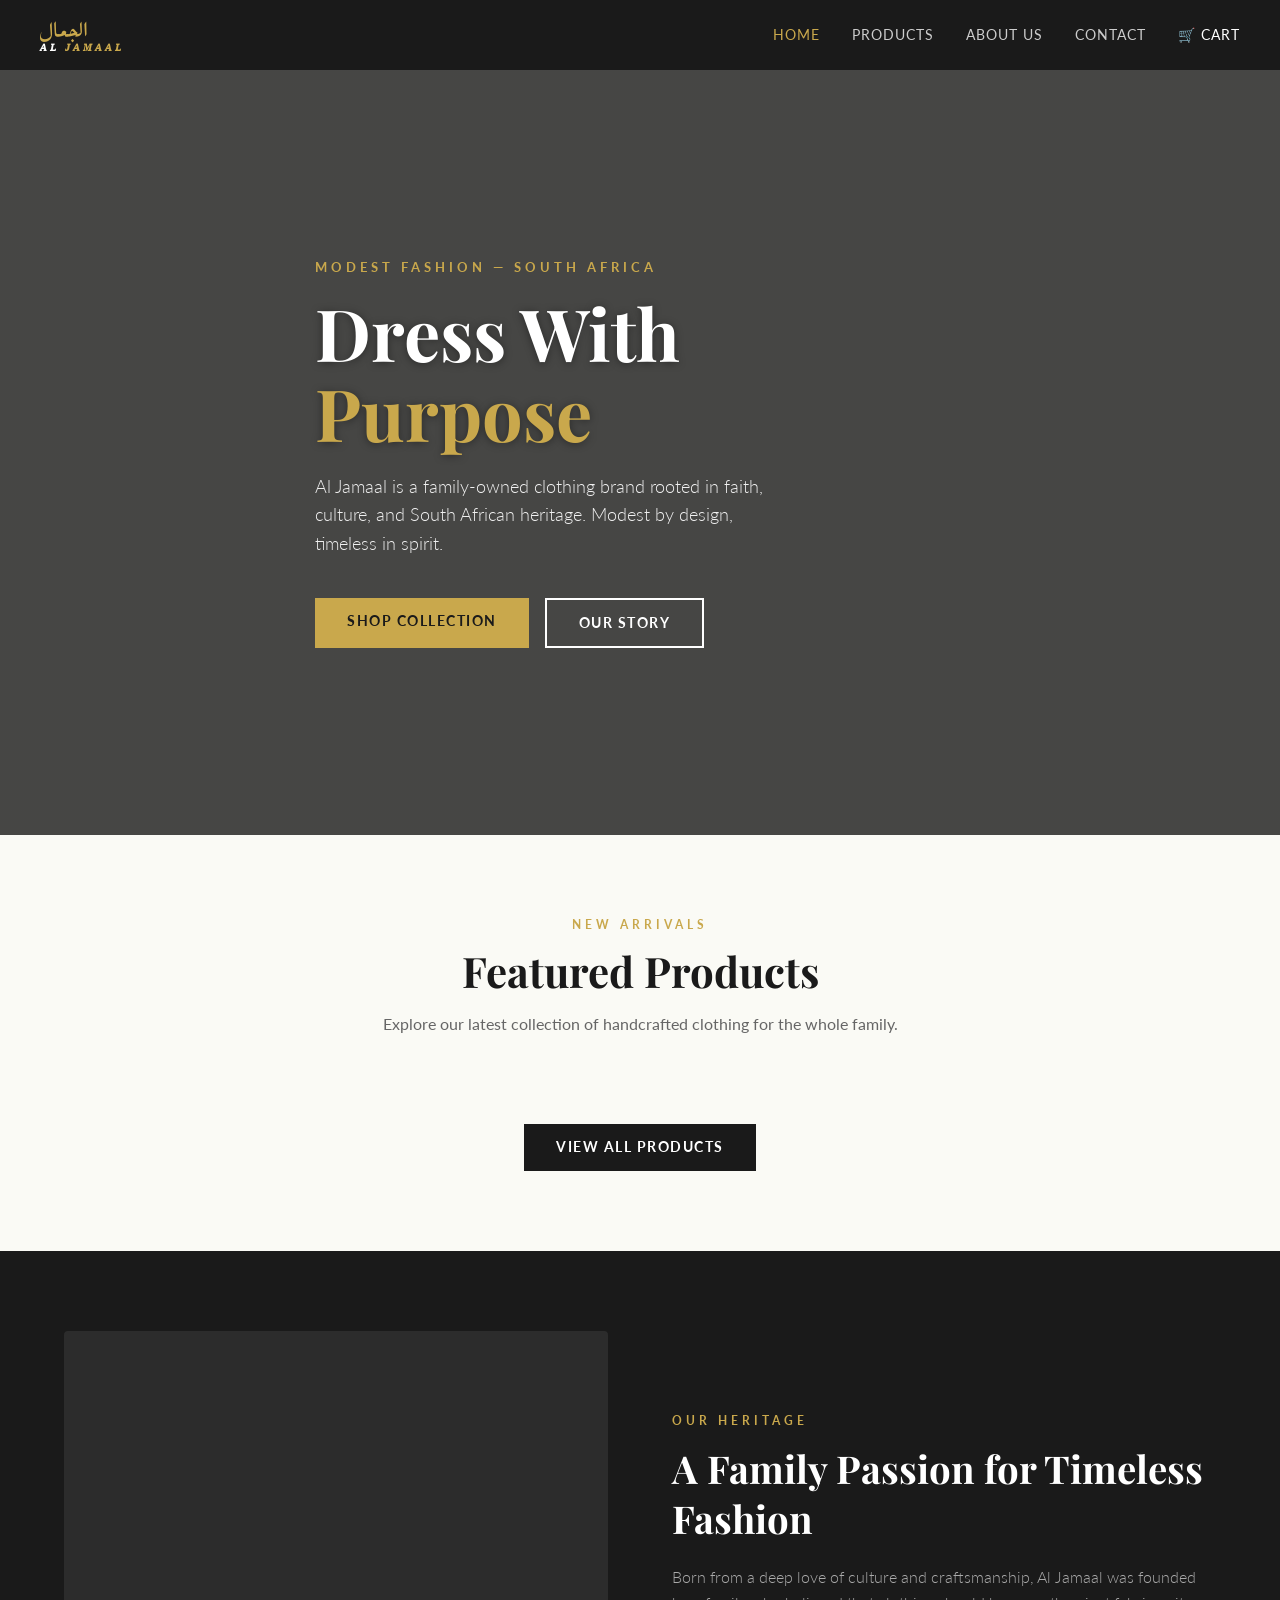
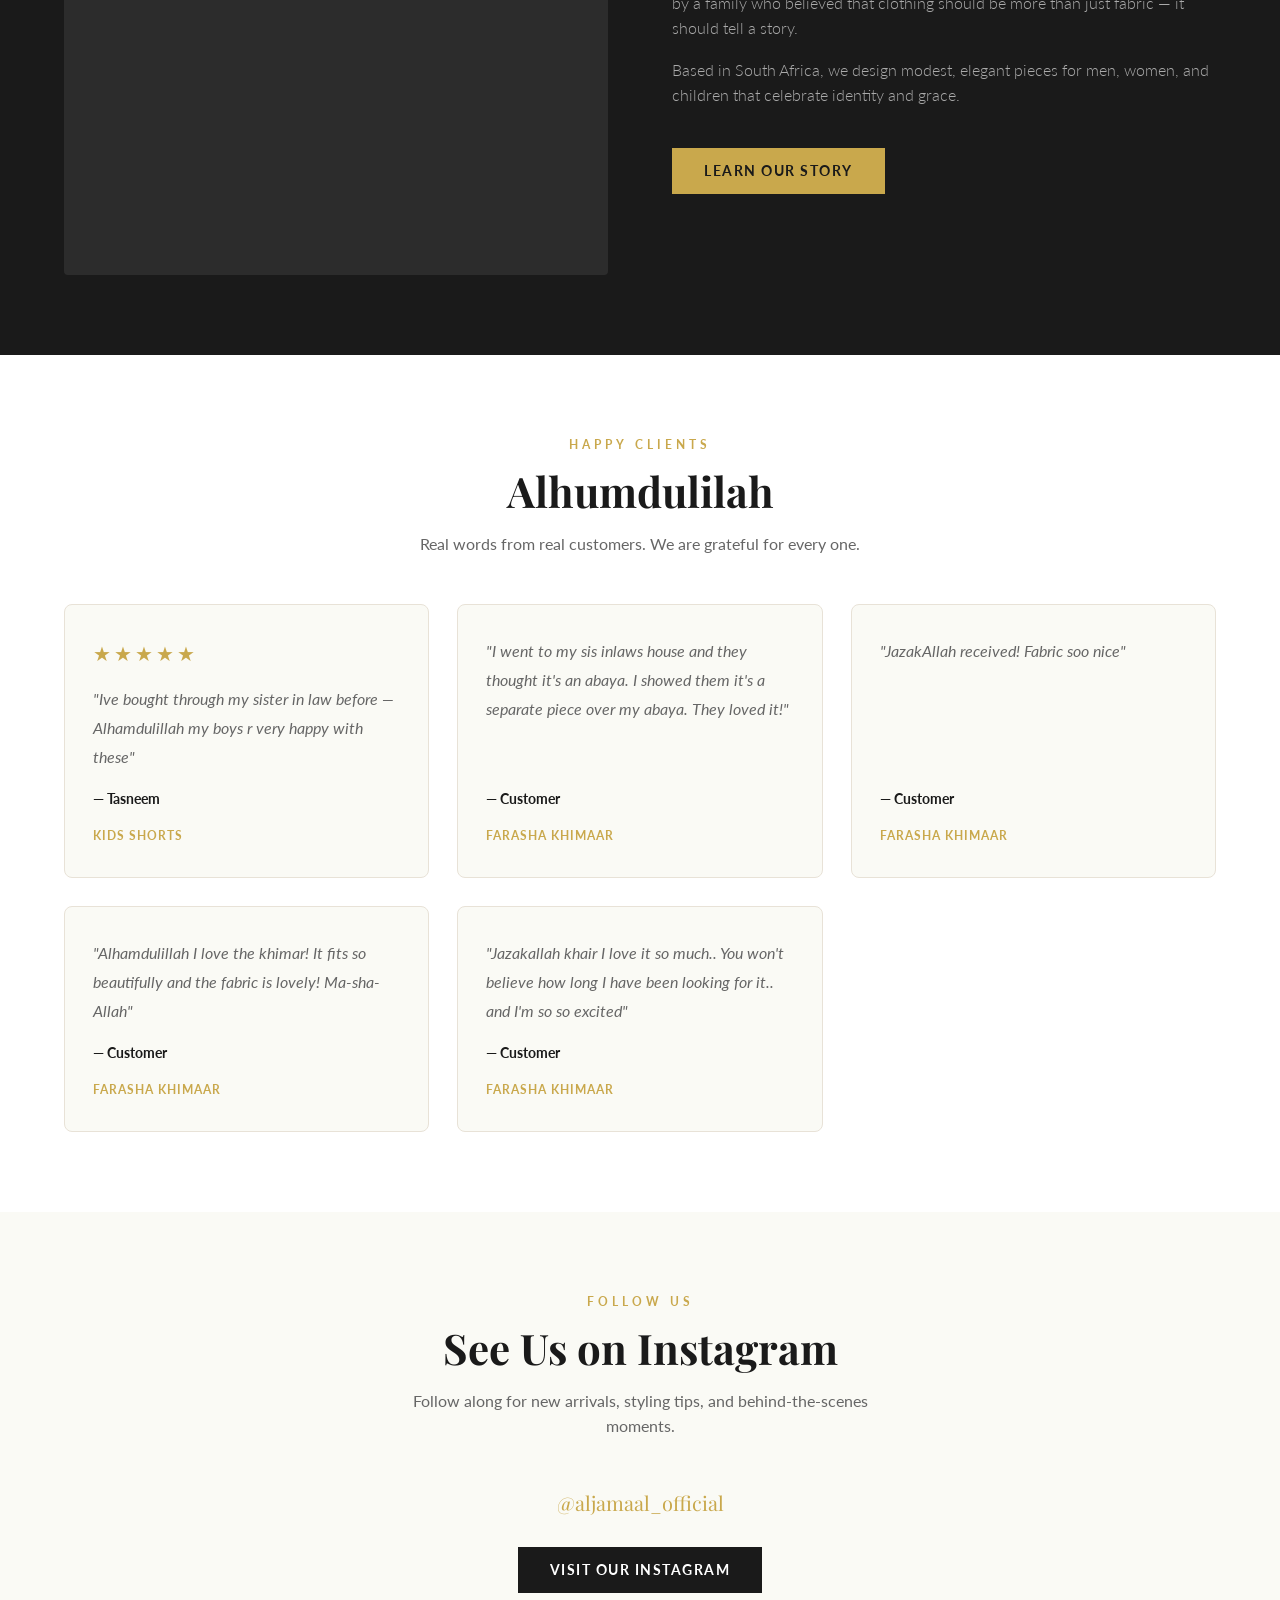
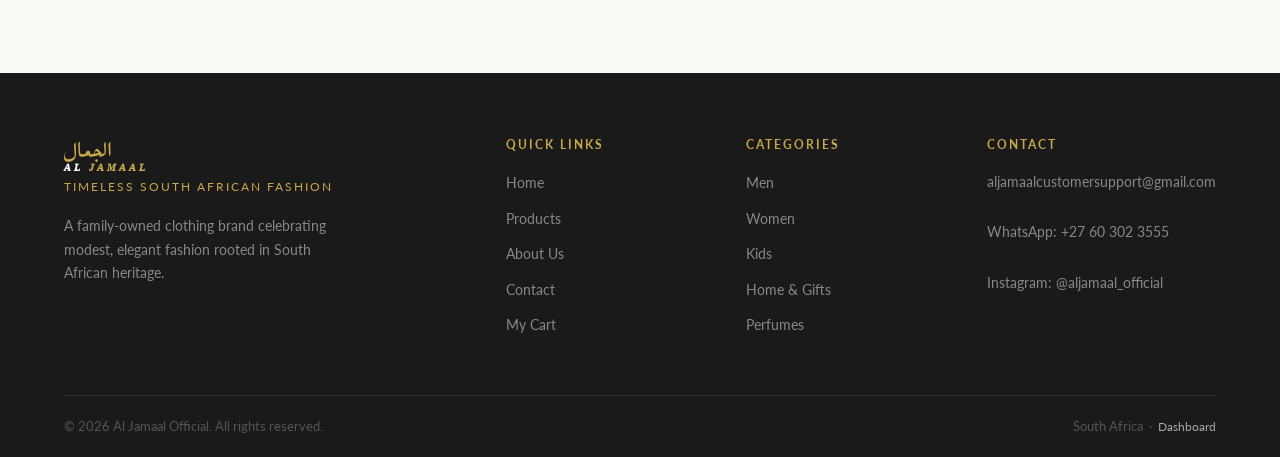
==== index.html @ 95e961a8 "Fix stock checks, cart expiry, related products, and UI improvements - Fix checkStockAvailable() to " ====
<!DOCTYPE html>
<html lang="en">

<head>
  <meta charset="UTF-8">
  <script>
    (function() {
      var p = window.location.pathname;
      if (p.indexOf('maintenance.html') !== -1 || p.indexOf('dashboard.html') !== -1) return;
      if (localStorage.getItem('aljamaal_admin_key')) return;
      fetch('https://aljamaal-shipping.syedsarmiento.workers.dev/maintenance-status')
        .then(function(r) { return r.json(); })
        .then(function(d) { if (d.maintenance) window.location.replace('maintenance.html'); })
        .catch(function() {});
    })();
  </script>
  <meta name="viewport" content="width=device-width, initial-scale=1.0">
  <link rel="icon" type="image/png" href="images/BrandIcon.png">
  <title>Al Jamaal Official — Timeless South African Fashion</title>
  <meta name="description" content="Al Jamaal Official is a family-owned South African clothing brand offering elegant, modest fashion for men, women, and kids.">
  <link rel="stylesheet" href="css/styles.css?v=16">
  <!-- Google Analytics -->
  <script async src="https://www.googletagmanager.com/gtag/js?id=G-JHS1NC8DF3"></script>
  <script>
    window.dataLayer = window.dataLayer || [];
    function gtag(){dataLayer.push(arguments);}
    gtag('js', new Date());
    gtag('config', 'G-JHS1NC8DF3');
  </script>
</head>

<body>

  <!-- ====================================================
       NAV BAR================================ -->
  <nav class="navbar">
    <div class="navbar-inner">

      <!-- Logo -->
      <a href="index.html" class="navbar-logo">
        <div class="logo-text">
          <div class="logo-arabic">الجمال</div>
          <div class="logo-english">Al <span>Jamaal</span></div>
        </div>
      </a>

      <!-- Desktop Links -->
      <div class="navbar-links">
        <a href="index.html">Home</a>
        <a href="products.html">Products</a>
        <a href="about.html">About Us</a>
        <a href="contact.html">Contact</a>
        <a href="cart.html" class="cart-link">
          🛒 Cart
          <span class="cart-badge" style="display:none;">0</span>
        </a>
      </div>

      <!-- Hamburger button (visible on mobile only) -->
      <button class="hamburger" aria-label="Open menu">
        <span></span>
        <span></span>
        <span></span>
      </button>

    </div>
  </nav>

  <!-- ====================================================
       HERO SECT.====================================== -->
  <section class="hero">
    <div class="container">
      <div class="hero-content">
        <p class="hero-subtitle">Modest Fashion — South Africa</p>
        <h1>Dress With <span>Purpose</span></h1>
        <p class="hero-desc">
          Al Jamaal is a family-owned clothing brand rooted in faith, culture,
          and South African heritage. Modest by design, timeless in spirit.
        </p>
        <div class="hero-buttons">
          <a href="products.html" class="btn btn-primary">Shop Collection</a>
          <a href="about.html" class="btn btn-outline">Our Story</a>
        </div>
      </div>
    </div>
  </section>

  <!-- ====================================================
       FEAT PRODUCTS  ================================================== -->
  <section>
    <div class="container">
      <div class="section-header">
        <span class="label">New Arrivals</span>
        <h2>Featured Products</h2>
        <p>Explore our latest collection of handcrafted clothing for the whole family.</p>
      </div>

      <!-- Products are loaded here automatically by script.js -->
      <div class="products-grid" id="featured-products"></div>

      <div class="text-center mt-40">
        <a href="products.html" class="btn btn-dark">View All Products</a>
      </div>
    </div>
  </section>

  <!-- ====================================================
       ABOUT TEASER ================================================ -->
  <section class="about-teaser">
    <div class="container">
      <div class="about-teaser-inner">

        <div class="about-teaser-img">
          <video autoplay muted loop playsinline style="width:100%;height:100%;object-fit:cover;">
            <source src="images/Video.mp4" type="video/mp4">
          </video>
        </div>

        <div class="about-teaser-text">
          <span class="label">Our Heritage</span>
          <h2>A Family Passion for Timeless Fashion</h2>
          <p>
            Born from a deep love of culture and craftsmanship, Al Jamaal was founded
            by a family who believed that clothing should be more than just fabric —
            it should tell a story.
          </p>
          <p>
            Based in South Africa, we design modest, elegant pieces for men, women,
            and children that celebrate identity and grace.
          </p>
          <a href="about.html" class="btn btn-primary" style="display:inline-block; margin-top:24px;">
            Learn Our Story
          </a>
        </div>

      </div>
    </div>
  </section>

  <!-- ====================================================
       CUSTOMER REVIEWS SECTION
       ==================================================== -->
  <section class="reviews-section">
    <div class="container">

      <div class="section-header">
        <span class="label">Happy Clients</span>
        <h2>Alhumdulilah</h2>
        <p>Real words from real customers. We are grateful for every one.</p>
      </div>

      <div class="reviews-grid">

        <!-- Review 1 — Tasneem (has stars) -->
        <div class="review-card">
          <div class="review-body">
            <div class="review-stars">&#9733;&#9733;&#9733;&#9733;&#9733;</div>
            <p class="review-text">"Ive bought through my sister in law before — Alhamdulillah my boys r very happy with these"</p>
            <p class="review-name">— Tasneem</p>
            <p class="review-product">Kids Shorts</p>
          </div>
        </div>

        <!-- Review 2 — Khimaar customer -->
        <div class="review-card">
          <div class="review-body">
            <p class="review-text">"I went to my sis inlaws house and they thought it's an abaya. I showed them it's a separate piece over my abaya. They loved it!"</p>
            <p class="review-name">— Customer</p>
            <p class="review-product">Farasha Khimaar</p>
          </div>
        </div>

        <!-- Review 3 — Khimaar customer -->
        <div class="review-card">
          <div class="review-body">
            <p class="review-text">"JazakAllah received! Fabric soo nice"</p>
            <p class="review-name">— Customer</p>
            <p class="review-product">Farasha Khimaar</p>
          </div>
        </div>

        <!-- Review 4 — Khimaar customer -->
        <div class="review-card">
          <div class="review-body">
            <p class="review-text">"Alhamdulillah I love the khimar! It fits so beautifully and the fabric is lovely! Ma-sha-Allah"</p>
            <p class="review-name">— Customer</p>
            <p class="review-product">Farasha Khimaar</p>
          </div>
        </div>

        <!-- Review 5 — Customer -->
        <div class="review-card">
          <div class="review-body">
            <p class="review-text">"Jazakallah khair I love it so much.. You won't believe how long I have been looking for it.. and I'm so so excited"</p>
            <p class="review-name">— Customer</p>
            <p class="review-product">Farasha Khimaar</p>
          </div>
        </div>

      </div>
    </div>
  </section>

  <!-- ====================================================
       INSTA / SOCIAL SECT.==================================================== -->
  <section class="instagram-section">
    <div class="container">
      <div class="section-header">
        <span class="label">Follow Us</span>
        <h2>See Us on Instagram</h2>
        <p>Follow along for new arrivals, styling tips, and behind-the-scenes moments.</p>
      </div>
      <p class="ig-handle">@aljamaal_official</p>
      <a href="https://www.instagram.com/aljamaal_official/" target="_blank" rel="noopener" class="btn btn-dark">
        Visit Our Instagram
      </a>
    </div>
  </section>

  <!-- ====================================================
       FOOTEr ==================================================== -->
  <footer class="footer">
    <div class="container">
      <div class="footer-grid">

        <div class="footer-brand">
          <div class="brand-name">
            <div class="logo-arabic">الجمال</div>
            <div class="logo-english">Al <span>Jamaal</span></div>
          </div>
          <p class="tagline">Timeless South African Fashion</p>
          <p>A family-owned clothing brand celebrating modest, elegant fashion rooted in South African heritage.</p>
        </div>

        <div class="footer-col">
          <h4>Quick Links</h4>
          <ul>
            <li><a href="index.html">Home</a></li>
            <li><a href="products.html">Products</a></li>
            <li><a href="about.html">About Us</a></li>
            <li><a href="contact.html">Contact</a></li>
            <li><a href="cart.html">My Cart</a></li>
          </ul>
        </div>

        <div class="footer-col">
          <h4>Categories</h4>
          <ul>
            <li><a href="products.html?category=Men">Men</a></li>
            <li><a href="products.html?category=Women">Women</a></li>
            <li><a href="products.html?category=Kids">Kids</a></li>
            <li><a href="products.html?category=Home+%26+Gifts">Home &amp; Gifts</a></li>
            <li><a href="products.html?category=Perfumes">Perfumes</a></li>
          </ul>
        </div>

        <div class="footer-col">
          <h4>Contact</h4>
          <address>
            <a href="mailto:aljamaalcustomersupport@gmail.com" style="color:#888;">aljamaalcustomersupport@gmail.com</a><br><br>
            <a href="https://wa.me/27603023555" style="color:#888;">WhatsApp: +27 60 302 3555</a><br><br>
            <a href="https://www.instagram.com/aljamaal_official/" target="_blank" style="color:#888;">Instagram: @aljamaal_official</a>
          </address>
        </div>

      </div>

      <div class="footer-bottom">
        <p>&copy; <span class="copyright-year"></span> Al Jamaal Official. All rights reserved.</p>
        <p>South Africa &nbsp;·&nbsp; <a href="dashboard.html" style="color:#aaa;font-size:12px;text-decoration:none;">Dashboard</a></p>
      </div>
    </div>
  </footer>

  <script>var products = [];</script>
  <script src="js/script.js?v=3"></script>
  <script>
    (async function() {
      try {
        var res = await fetch('https://aljamaal-shipping.syedsarmiento.workers.dev/get-products');
        if (!res.ok) return;
        var data = await res.json();
        if (!data || !data.length) return;
        products.splice(0, products.length, ...data);
        var categories = ['Men', 'Women', 'Kids', 'Perfumes'];
        var featuredOverrides = { 'Men': 2, 'Perfumes': 45 };
        var featured = categories.map(function(cat) {
          if (featuredOverrides[cat]) return products.find(function(p) { return p.id === featuredOverrides[cat]; });
          return products.find(function(p) { return p.category === cat && p.badge !== 'Sold Out'; }) ||
                 products.find(function(p) { return p.category === cat; });
        }).filter(Boolean);
        renderProductGrid('featured-products', featured);
        initCardSliderTouch(document.getElementById('featured-products'));
      } catch(e) {}
    })();
  </script>

</body>
</html>
---- css/styles.css ----
/* ============================================================
   AL JAMAAL OFFICIAL — Main Stylesheet
   Elegant & Minimal Design
   Colors: Cream (#FAFAF5), Gold (#C9A84C), Dark (#1A1A1A)
   Fonts: Playfair Display (headings), Lato (body)
   ============================================================ */

@import url('https://fonts.googleapis.com/css2?family=Amiri:wght@400;700&family=Playfair+Display:wght@400;600;700&family=Lato:wght@300;400;700&display=swap');

@font-face {
  font-family: 'UKIJ Chiwer Kesme';
  src: url('../fonts/UKIJChiK.ttf') format('truetype');
  font-weight: normal;
  font-style: normal;
}

/* ---- Reset & Base ---- */
*, *::before, *::after {
  box-sizing: border-box;
  margin: 0;
  padding: 0;
}

:root {
  --cream:  #FAFAF5;
  --dark:   #1A1A1A;
  --gold:   #C9A84C;
  --gold-light: #E8D48A;
  --border: #E8E2D7;
  --grey:   #666666;
  --white:  #FFFFFF;
  --red:    #C0392B;
}

html {
  scroll-behavior: smooth;
}

body {
  font-family: 'Lato', sans-serif;
  background-color: var(--cream);
  color: var(--dark);
  font-size: 16px;
  line-height: 1.6;
  overflow-x: hidden;
}

h1, h2, h3, h4, h5 {
  font-family: 'Playfair Display', serif;
  line-height: 1.3;
}

a {
  text-decoration: none;
  color: inherit;
}

img {
  max-width: 100%;
  display: block;
}

ul { list-style: none; }

.container {
  max-width: 1200px;
  margin: 0 auto;
  padding: 0 24px;
}

/* ---- Buttons ---- */
.btn {
  display: inline-block;
  padding: 12px 32px;
  border: none;
  cursor: pointer;
  font-family: 'Lato', sans-serif;
  font-size: 14px;
  font-weight: 700;
  letter-spacing: 1.5px;
  text-transform: uppercase;
  transition: all 0.3s ease;
}

.btn-primary {
  background-color: var(--gold);
  color: var(--dark);
}
.btn-primary:hover {
  background-color: var(--dark);
  color: var(--white);
}

.btn-outline {
  background-color: transparent;
  border: 2px solid var(--white);
  color: var(--white);
}
.btn-outline:hover {
  background-color: var(--white);
  color: var(--dark);
}

.btn-dark {
  background-color: var(--dark);
  color: var(--white);
}
.btn-dark:hover {
  background-color: var(--gold);
  color: var(--dark);
}

.btn-secondary {
  background-color: #E8E2D7;
  color: var(--dark);
}
.btn-secondary:hover {
  background-color: #d4cdc0;
  color: var(--dark);
}

.btn-sm {
  padding: 8px 20px;
  font-size: 12px;
}

/* ============================================================
   NAVIGATION
   ============================================================ */
.navbar {
  position: sticky;
  top: 0;
  z-index: 1000;
  background-color: var(--dark);
  padding: 0 24px;
}

.navbar-inner {
  max-width: 1200px;
  margin: 0 auto;
  display: flex;
  align-items: center;
  justify-content: space-between;
  height: 70px;
}

/* Logo */
.navbar-logo {
  display: flex;
  align-items: center;
  gap: 10px;
  color: var(--white);
}
.navbar-logo .logo-text {
  display: flex;
  flex-direction: column;
  align-items: flex-start;
  gap: 2px;
}
.navbar-logo img {
  height: 40px;
  width: auto;
  border-radius: 4px;
}
.logo-arabic {
  font-family: 'UKIJ Chiwer Kesme', 'Amiri', serif;
  font-size: 24px;
  color: var(--gold);
  line-height: 1;
}
.logo-english {
  font-family: 'UKIJ Chiwer Kesme', 'Lato', sans-serif;
  font-size: 10px;
  font-weight: 700;
  letter-spacing: 3px;
  text-transform: uppercase;
  color: var(--white);
  line-height: 1;
}
.logo-english span {
  color: var(--gold);
}

/* Nav Links */
.navbar-links {
  display: flex;
  align-items: center;
  gap: 32px;
}
.navbar-links a {
  color: #CCCCCC;
  font-size: 14px;
  font-weight: 400;
  letter-spacing: 1px;
  text-transform: uppercase;
  transition: color 0.2s;
}
.navbar-links a:hover,
.navbar-links a.active {
  color: var(--gold);
}

/* Cart icon */
.cart-link {
  position: relative;
  color: var(--white) !important;
}

/* Mobile-only cart icon in navbar */
.mobile-cart-link {
  display: none;
  position: relative;
  color: var(--white);
  font-size: 18px;
  text-decoration: none;
}
.cart-badge {
  position: absolute;
  top: -8px;
  right: -10px;
  background-color: var(--gold);
  color: var(--dark);
  font-size: 11px;
  font-weight: 700;
  width: 18px;
  height: 18px;
  border-radius: 50%;
  display: flex;
  align-items: center;
  justify-content: center;
  line-height: 1;
}

/* Hamburger (mobile) */
.hamburger {
  display: none;
  flex-direction: column;
  gap: 5px;
  cursor: pointer;
  background: none;
  border: none;
  padding: 4px;
}
.hamburger span {
  display: block;
  width: 25px;
  height: 2px;
  background-color: var(--white);
  transition: all 0.3s ease;
}
.hamburger.open span:nth-child(1) { transform: translateY(7px) rotate(45deg); }
.hamburger.open span:nth-child(2) { opacity: 0; }
.hamburger.open span:nth-child(3) { transform: translateY(-7px) rotate(-45deg); }

/* ============================================================
   HERO SECTION
   ============================================================ */
.hero {
  background: linear-gradient(rgba(0,0,0,0.72), rgba(0,0,0,0.72)), url('../images/header%20backgroud.jpg') center/cover no-repeat;
  color: #FFFFFF;
  min-height: 85vh;
  display: flex;
  align-items: center;
  position: relative;
  overflow: hidden;
}

.hero-content {
  position: relative;
  z-index: 1;
  max-width: 650px;
}

.hero-subtitle {
  font-size: 13px;
  letter-spacing: 4px;
  text-transform: uppercase;
  color: var(--gold);
  margin-bottom: 16px;
  font-weight: 700;
}

.hero h1 {
  font-size: clamp(42px, 6vw, 72px);
  font-weight: 700;
  margin-bottom: 20px;
  line-height: 1.1;
  color: #FFFFFF;
  text-shadow: 0 1px 8px rgba(0,0,0,0.4);
}

.hero h1 span {
  color: var(--gold);
}

.hero-desc {
  font-size: 18px;
  color: #F0F0F0;
  margin-bottom: 40px;
  max-width: 480px;
  font-weight: 300;
}

.hero-buttons {
  display: flex;
  gap: 16px;
  flex-wrap: wrap;
}

/* ============================================================
   SECTION HEADERS
   ============================================================ */
.section-header {
  text-align: center;
  margin-bottom: 48px;
}
.section-header .label {
  display: block;
  font-size: 12px;
  letter-spacing: 4px;
  text-transform: uppercase;
  color: var(--gold);
  font-weight: 700;
  margin-bottom: 10px;
}
.section-header h2 {
  font-size: clamp(28px, 4vw, 42px);
  color: var(--dark);
}
.section-header p {
  color: var(--grey);
  margin-top: 12px;
  font-size: 16px;
  max-width: 520px;
  margin-left: auto;
  margin-right: auto;
}

section {
  padding: 80px 0;
}

/* ============================================================
   PRODUCT CARDS
   ============================================================ */
.products-grid {
  display: grid;
  grid-template-columns: repeat(4, 1fr);
  gap: 24px;
}

.featured-grid {
  grid-template-columns: repeat(5, 1fr);
}

.product-card {
  background: var(--white);
  border: 1px solid var(--border);
  border-radius: 4px;
  overflow: hidden;
  transition: transform 0.3s ease, box-shadow 0.3s ease;
}
.product-card:hover {
  transform: translateY(-4px);
  box-shadow: 0 12px 32px rgba(0,0,0,0.1);
}

.product-card-img {
  position: relative;
  overflow: hidden;
  aspect-ratio: 3/4;
  background-color: #F0EDE8;
  display: flex;
  align-items: center;
  justify-content: center;
}
.product-card-img img {
  width: 100%;
  height: 100%;
  object-fit: cover;
  transition: transform 0.4s ease;
}
.product-card:hover .product-card-img img {
  transform: scale(1.04);
}

.product-card-badge {
  position: absolute;
  top: 12px;
  left: 12px;
  background: var(--gold);
  color: var(--dark);
  font-size: 11px;
  font-weight: 700;
  letter-spacing: 1px;
  text-transform: uppercase;
  padding: 4px 10px;
  z-index: 2;
}

.product-card-info {
  padding: 16px;
}
.product-card-info h3 {
  font-family: 'Playfair Display', serif;
  font-size: 16px;
  margin-bottom: 4px;
}
.product-card-info .category {
  font-size: 12px;
  color: var(--grey);
  text-transform: uppercase;
  letter-spacing: 1px;
  margin-bottom: 10px;
}
.product-card-info .price {
  font-size: 18px;
  font-weight: 700;
  color: var(--dark);
  margin-bottom: 14px;
}

.add-to-cart-btn {
  width: 100%;
  padding: 10px;
  background-color: var(--dark);
  color: var(--white);
  border: none;
  cursor: pointer;
  font-family: 'Lato', sans-serif;
  font-size: 12px;
  font-weight: 700;
  letter-spacing: 1.5px;
  text-transform: uppercase;
  transition: background-color 0.3s;
}
.add-to-cart-btn:hover {
  background-color: var(--gold);
  color: var(--dark);
}

/* ============================================================
   ABOUT TEASER (Home page)
   ============================================================ */
.about-teaser {
  background-color: var(--dark);
  color: var(--white);
}
.about-teaser-inner {
  display: grid;
  grid-template-columns: 1fr 1fr;
  gap: 64px;
  align-items: center;
}
.about-teaser-img {
  aspect-ratio: 1;
  background-color: #2C2C2C;
  border-radius: 4px;
  overflow: hidden;
  display: flex;
  align-items: center;
  justify-content: center;
}
.about-teaser-img img {
  width: 100%;
  height: 100%;
  object-fit: cover;
  opacity: 0.85;
}
.about-teaser-text .label {
  display: block;
  font-size: 12px;
  letter-spacing: 4px;
  text-transform: uppercase;
  color: var(--gold);
  font-weight: 700;
  margin-bottom: 14px;
}
.about-teaser-text h2 {
  font-size: clamp(28px, 3vw, 40px);
  margin-bottom: 20px;
}
.about-teaser-text p {
  color: #AAAAAA;
  margin-bottom: 16px;
  font-weight: 300;
  font-size: 16px;
}

/* ============================================================
   INSTAGRAM SECTION
   ============================================================ */
.instagram-section {
  background-color: var(--cream);
  text-align: center;
}
.instagram-section .ig-handle {
  font-size: 20px;
  color: var(--gold);
  font-family: 'Playfair Display', serif;
  margin-bottom: 28px;
}

/* ============================================================
   CATEGORY FILTER (Products page)
   ============================================================ */
.filter-bar {
  display: flex;
  justify-content: center;
  gap: 12px;
  margin-bottom: 40px;
  flex-wrap: wrap;
}
.filter-btn {
  padding: 8px 24px;
  border: 1px solid var(--border);
  background: var(--white);
  color: var(--grey);
  cursor: pointer;
  font-family: 'Lato', sans-serif;
  font-size: 13px;
  font-weight: 700;
  letter-spacing: 1px;
  text-transform: uppercase;
  transition: all 0.2s;
}
.filter-btn:hover,
.filter-btn.active {
  background-color: var(--dark);
  color: var(--white);
  border-color: var(--dark);
}

/* ============================================================
   PAGE HERO (inner pages)
   ============================================================ */
.page-hero {
  background: linear-gradient(rgba(0,0,0,0.72), rgba(0,0,0,0.72)), url('../images/header%20backgroud.jpg') center/cover no-repeat;
  color: #FFFFFF;
  padding: 64px 24px;
  text-align: center;
}
.page-hero .label {
  display: block;
  font-size: 12px;
  letter-spacing: 4px;
  text-transform: uppercase;
  color: var(--gold);
  font-weight: 700;
  margin-bottom: 12px;
}
.page-hero h1 {
  font-size: clamp(32px, 5vw, 56px);
  color: #FFFFFF;
  text-shadow: 0 1px 8px rgba(0,0,0,0.4);
}

/* ============================================================
   ABOUT PAGE
   ============================================================ */
.about-story {
  display: grid;
  grid-template-columns: 1fr 1fr;
  gap: 64px;
  align-items: center;
}
.about-story-img {
  aspect-ratio: 4/5;
  background-color: #E8E2D7;
  border-radius: 4px;
  overflow: hidden;
  display: flex;
  align-items: center;
  justify-content: center;
}
.about-story-img img {
  width: 100%;
  height: 100%;
  object-fit: cover;
}
.about-story-text h2 {
  font-size: clamp(26px, 3vw, 36px);
  margin-bottom: 20px;
}
.about-story-text p {
  color: var(--grey);
  margin-bottom: 16px;
}

.values-grid {
  display: grid;
  grid-template-columns: repeat(3, 1fr);
  gap: 32px;
  margin-top: 40px;
}
.value-card {
  text-align: center;
  padding: 40px 24px;
  border: 1px solid var(--border);
  background: var(--white);
}
.value-card .icon {
  font-size: 36px;
  margin-bottom: 16px;
}
.value-card h3 {
  font-size: 20px;
  margin-bottom: 10px;
}
.value-card p {
  color: var(--grey);
  font-size: 14px;
}

/* ============================================================
   CONTACT PAGE
   ============================================================ */
.contact-grid {
  display: grid;
  grid-template-columns: 1fr 1fr;
  gap: 64px;
}
.contact-info h3 {
  font-size: 22px;
  margin-bottom: 16px;
}
.contact-info p {
  color: var(--grey);
  margin-bottom: 24px;
}
.contact-item {
  display: flex;
  align-items: flex-start;
  gap: 14px;
  margin-bottom: 20px;
}
.contact-item .contact-icon {
  font-size: 20px;
  min-width: 28px;
  margin-top: 2px;
}
.contact-item p {
  margin: 0;
  font-size: 15px;
}

.whatsapp-btn {
  display: inline-flex;
  align-items: center;
  gap: 10px;
  background-color: #25D366;
  color: var(--white);
  padding: 14px 28px;
  border-radius: 4px;
  font-weight: 700;
  font-size: 15px;
  transition: background-color 0.2s;
  margin-top: 8px;
}
.whatsapp-btn:hover {
  background-color: #1EBE57;
}

/* Contact Form */
.contact-form h3 {
  font-size: 22px;
  margin-bottom: 24px;
}
.form-group {
  margin-bottom: 20px;
}
.form-group label {
  display: block;
  font-size: 13px;
  font-weight: 700;
  letter-spacing: 1px;
  text-transform: uppercase;
  color: var(--dark);
  margin-bottom: 8px;
}
.form-group input,
.form-group textarea,
.form-group select {
  width: 100%;
  padding: 12px 16px;
  border: 1px solid var(--border);
  background-color: var(--white);
  font-family: 'Lato', sans-serif;
  font-size: 15px;
  color: var(--dark);
  transition: border-color 0.2s;
  outline: none;
  border-radius: 2px;
}
.form-group input:focus,
.form-group textarea:focus,
.form-group select:focus {
  border-color: var(--gold);
}
.form-group textarea {
  resize: vertical;
  min-height: 120px;
}

/* ============================================================
   CART PAGE
   ============================================================ */
.cart-layout {
  display: grid;
  grid-template-columns: 1fr 320px;
  gap: 40px;
  align-items: start;
}

.cart-table {
  width: 100%;
  border-collapse: collapse;
}
.cart-table th {
  text-align: left;
  padding: 12px 16px;
  font-size: 12px;
  letter-spacing: 1.5px;
  text-transform: uppercase;
  color: var(--grey);
  border-bottom: 1px solid var(--border);
}
.cart-table td {
  padding: 20px 16px;
  border-bottom: 1px solid var(--border);
  vertical-align: middle;
}

.cart-item-info {
  display: flex;
  align-items: center;
  gap: 16px;
}
.cart-item-img {
  width: 70px;
  height: 85px;
  object-fit: cover;
  background-color: #F0EDE8;
  border-radius: 2px;
  flex-shrink: 0;
}
.cart-item-name {
  font-family: 'Playfair Display', serif;
  font-size: 15px;
}
.cart-item-cat {
  font-size: 12px;
  color: var(--grey);
  text-transform: uppercase;
  letter-spacing: 1px;
}

.qty-control {
  display: flex;
  align-items: center;
  border: 1px solid var(--border);
  width: fit-content;
}
.qty-control button {
  width: 32px;
  height: 32px;
  background: none;
  border: none;
  cursor: pointer;
  font-size: 16px;
  color: var(--dark);
  transition: background-color 0.2s;
}
.qty-control button:hover { background-color: #F0EDE8; }
.qty-control span {
  width: 40px;
  text-align: center;
  font-size: 15px;
  font-weight: 700;
}

.remove-btn {
  background: none;
  border: 1px solid var(--border);
  border-radius: 4px;
  cursor: pointer;
  color: var(--grey);
  font-size: 16px;
  width: 34px;
  height: 34px;
  display: flex;
  align-items: center;
  justify-content: center;
  transition: color 0.2s, border-color 0.2s;
}
.remove-btn:hover { color: var(--red); border-color: var(--red); }

/* Cart Summary box */
.cart-summary {
  background: var(--white);
  border: 1px solid var(--border);
  padding: 28px;
}
.cart-summary h3 {
  font-size: 20px;
  margin-bottom: 20px;
  padding-bottom: 16px;
  border-bottom: 1px solid var(--border);
}
.summary-row {
  display: flex;
  justify-content: space-between;
  margin-bottom: 12px;
  font-size: 15px;
}
.summary-row.total {
  font-weight: 700;
  font-size: 18px;
  padding-top: 16px;
  border-top: 1px solid var(--border);
  margin-top: 16px;
}
.cart-summary .btn {
  width: 100%;
  text-align: center;
  margin-top: 20px;
  display: block;
}

.empty-cart {
  text-align: center;
  padding: 80px 0;
  grid-column: 1 / -1;
}
.empty-cart h2 {
  font-size: 28px;
  margin-bottom: 12px;
}
.empty-cart p {
  color: var(--grey);
  margin-bottom: 28px;
}

/* ============================================================
   CHECKOUT PAGE
   ============================================================ */
.checkout-layout {
  display: grid;
  grid-template-columns: 1fr 380px;
  gap: 48px;
  align-items: start;
}
.checkout-form-section h2 {
  font-size: 26px;
  margin-bottom: 28px;
  padding-bottom: 16px;
  border-bottom: 1px solid var(--border);
}
.form-row {
  display: grid;
  grid-template-columns: 1fr 1fr;
  gap: 16px;
}

.order-summary-box {
  background: var(--white);
  border: 1px solid var(--border);
  padding: 28px;
  position: sticky;
  top: 90px;
}
.order-summary-box h3 {
  font-size: 20px;
  margin-bottom: 20px;
  padding-bottom: 16px;
  border-bottom: 1px solid var(--border);
}
.order-item {
  display: flex;
  justify-content: space-between;
  gap: 12px;
  margin-bottom: 12px;
  font-size: 14px;
}
.order-item-name {
  flex: 1;
  color: var(--grey);
}

.payfast-section {
  margin-top: 24px;
  padding-top: 24px;
  border-top: 1px solid var(--border);
  text-align: center;
}
.payfast-section p {
  font-size: 12px;
  color: var(--grey);
  margin-bottom: 16px;
}
.payfast-logos {
  display: flex;
  justify-content: center;
  gap: 8px;
  flex-wrap: wrap;
  margin-bottom: 12px;
  font-size: 11px;
  color: var(--grey);
  letter-spacing: 1px;
}

/* ============================================================
   FOOTER
   ============================================================ */
.footer {
  background-color: var(--dark);
  color: var(--white);
  padding: 64px 0 0;
}

.footer-grid {
  display: grid;
  grid-template-columns: 2fr 1fr 1fr 1fr;
  gap: 40px;
  padding-bottom: 48px;
  border-bottom: 1px solid #333333;
}

.footer-brand .brand-name {
  display: flex;
  flex-direction: column;
  align-items: flex-start;
  gap: 2px;
  margin-bottom: 4px;
}
.footer-brand .tagline {
  font-size: 12px;
  color: var(--gold);
  letter-spacing: 2px;
  text-transform: uppercase;
  margin-bottom: 16px;
}
.footer-brand p {
  color: #888888;
  font-size: 14px;
  max-width: 280px;
  line-height: 1.7;
}

.footer-col h4 {
  font-family: 'Lato', sans-serif;
  font-size: 12px;
  letter-spacing: 2px;
  text-transform: uppercase;
  color: var(--gold);
  margin-bottom: 16px;
}
.footer-col ul li {
  margin-bottom: 10px;
}
.footer-col ul li a {
  color: #888888;
  font-size: 14px;
  transition: color 0.2s;
}
.footer-col ul li a:hover {
  color: var(--white);
}
.footer-col address {
  font-style: normal;
  color: #888888;
  font-size: 14px;
  line-height: 1.8;
}

.social-links {
  display: flex;
  gap: 12px;
  margin-top: 16px;
}
.social-links a {
  width: 36px;
  height: 36px;
  border: 1px solid #333333;
  display: flex;
  align-items: center;
  justify-content: center;
  color: #888888;
  font-size: 16px;
  transition: all 0.2s;
  text-decoration: none;
}
.social-links a:hover {
  border-color: var(--gold);
  color: var(--gold);
}

.footer-bottom {
  padding: 20px 0;
  display: flex;
  justify-content: space-between;
  align-items: center;
  font-size: 13px;
  color: #555555;
}

/* ============================================================
   UTILITY
   ============================================================ */
.text-center { text-align: center; }
.mt-16 { margin-top: 16px; }
.mt-24 { margin-top: 24px; }
.mt-40 { margin-top: 40px; }

/* Toast notification */
.toast {
  position: fixed;
  bottom: 30px;
  right: 30px;
  background-color: var(--dark);
  color: var(--white);
  padding: 14px 24px;
  border-left: 4px solid var(--gold);
  font-size: 14px;
  font-weight: 700;
  z-index: 9999;
  transform: translateX(120%);
  transition: transform 0.4s ease;
  border-radius: 2px;
  max-width: 280px;
}
.toast.show {
  transform: translateX(0);
}

/* Placeholder image box */
.img-placeholder {
  width: 100%;
  height: 100%;
  display: flex;
  align-items: center;
  justify-content: center;
  background: linear-gradient(135deg, #E8E2D7, #D4C9B8);
  color: var(--grey);
  font-size: 13px;
  letter-spacing: 1px;
  text-transform: uppercase;
  text-align: center;
  padding: 16px;
}

/* ============================================================
   BREADCRUMB
   ============================================================ */
.breadcrumb-bar {
  background-color: var(--white);
  border-bottom: 1px solid var(--border);
  padding: 12px 0;
}
.breadcrumb {
  display: flex;
  align-items: center;
  gap: 8px;
  font-size: 13px;
  color: var(--grey);
}
.breadcrumb a {
  color: var(--grey);
  transition: color 0.2s;
}
.breadcrumb a:hover { color: var(--gold); }
.breadcrumb span { color: var(--grey); }

/* ============================================================
   PRODUCT DETAIL PAGE
   ============================================================ */
.product-detail {
  display: grid;
  grid-template-columns: 1fr 1fr;
  gap: 64px;
  align-items: start;
}

/* ── Card Slider (products grid) ──────────────────────── */
.card-slider {
  position: absolute;
  top: 0;
  left: 0;
  width: 100%;
  height: 100%;
  overflow: hidden;
}
.card-slider .slide {
  display: none;
  position: absolute;
  top: 0;
  left: 0;
  width: 100%;
  height: 100%;
}
.card-slider .slide.active {
  display: block;
}
.card-slider-btn {
  position: absolute;
  top: 50%;
  transform: translateY(-50%);
  background: rgba(255,255,255,0.85);
  border: none;
  width: 32px;
  height: 32px;
  border-radius: 50%;
  font-size: 20px;
  cursor: pointer;
  z-index: 2;
  display: flex;
  align-items: center;
  justify-content: center;
  color: var(--dark);
  opacity: 0;
  transition: opacity 0.2s;
}
.product-card-img:hover .card-slider-btn { opacity: 1; }
.card-slider-prev { left: 8px; }
.card-slider-next { right: 8px; }

.product-detail-img {
  position: relative;
  aspect-ratio: 3/4;
  background-color: #F0EDE8;
  border-radius: 4px;
  overflow: hidden;
}

/* ── Image Slider ─────────────────────────────────────── */
.img-slider {
  position: relative;
  width: 100%;
  height: 100%;
  overflow: hidden;
}
.img-slider .slide {
  position: absolute;
  top: 0;
  left: 0;
  width: 100%;
  height: 100%;
  opacity: 0;
  pointer-events: none;
  transition: opacity 0.4s ease;
}
.img-slider .slide.active {
  opacity: 1;
  pointer-events: auto;
}
.slider-btn {
  position: absolute;
  top: 50%;
  transform: translateY(-50%);
  background: rgba(255,255,255,0.85);
  border: none;
  width: 40px;
  height: 40px;
  border-radius: 50%;
  font-size: 22px;
  cursor: pointer;
  z-index: 2;
  display: flex;
  align-items: center;
  justify-content: center;
  color: var(--dark);
  transition: background 0.2s;
}
.slider-btn:hover { background: #fff; }
.slider-prev { left: 12px; }
.slider-next { right: 12px; }
.slider-dots {
  position: absolute;
  bottom: 12px;
  left: 50%;
  transform: translateX(-50%);
  display: flex;
  gap: 6px;
}
.dot {
  width: 8px;
  height: 8px;
  border-radius: 50%;
  background: rgba(255,255,255,0.6);
  cursor: pointer;
  transition: background 0.2s;
}
.dot.active { background: #fff; }

.product-detail-badge {
  position: absolute;
  top: 16px;
  left: 16px;
  background: var(--gold);
  color: var(--dark);
  font-size: 12px;
  font-weight: 700;
  letter-spacing: 1px;
  text-transform: uppercase;
  padding: 5px 12px;
  z-index: 1;
}

.product-detail-info {
  padding-top: 8px;
}

.product-detail-category {
  font-size: 12px;
  letter-spacing: 3px;
  text-transform: uppercase;
  color: var(--gold);
  font-weight: 700;
  margin-bottom: 12px;
}

.product-detail-name {
  font-size: clamp(28px, 4vw, 42px);
  margin-bottom: 16px;
  line-height: 1.2;
}

.product-detail-price {
  font-size: 28px;
  font-weight: 700;
  color: var(--dark);
  margin-bottom: 20px;
}

.product-detail-desc {
  font-size: 16px;
  color: var(--grey);
  line-height: 1.8;
  margin-bottom: 32px;
  padding-bottom: 32px;
  border-bottom: 1px solid var(--border);
}

.product-detail-qty {
  margin-bottom: 24px;
}
.product-detail-qty label {
  display: block;
  font-size: 13px;
  font-weight: 700;
  letter-spacing: 1px;
  text-transform: uppercase;
  margin-bottom: 10px;
}

.product-detail-actions {
  display: flex;
  gap: 12px;
  margin-bottom: 32px;
}

.product-detail-meta {
  padding-top: 24px;
  border-top: 1px solid var(--border);
}
.product-detail-meta p {
  font-size: 14px;
  color: var(--grey);
  margin-bottom: 8px;
}
.product-detail-meta strong {
  color: var(--dark);
}

/* ── Size Button Selector (dual: Length + Chest) ─────────── */
.size-btn {
  padding: 8px 14px;
  border: 1px solid #E8E2D7;
  background: #fff;
  cursor: pointer;
  font-size: 13px;
  font-family: inherit;
  color: var(--dark);
  transition: border-color 0.15s, background 0.15s, color 0.15s;
}
.size-btn:hover {
  border-color: #8B7355;
  color: #8B7355;
}
.size-btn.active {
  background: #8B7355;
  border-color: #8B7355;
  color: #fff;
}
.size-btn.unavailable {
  opacity: 0.35;
  cursor: not-allowed;
}

/* ============================================================
   RESPONSIVE — TABLET (max 1024px)
   ============================================================ */
@media (max-width: 1024px) {
  .products-grid {
    grid-template-columns: repeat(2, 1fr);
  }
  .featured-grid {
    grid-template-columns: repeat(3, 1fr);
  }
  .footer-grid {
    grid-template-columns: 1fr 1fr;
    gap: 32px;
  }
  .about-teaser-inner,
  .about-story {
    grid-template-columns: 1fr;
    gap: 40px;
  }
  .about-teaser-img,
  .about-story-img {
    aspect-ratio: 16/7;
  }
  .cart-layout,
  .checkout-layout,
  .product-detail {
    grid-template-columns: 1fr;
  }
  .order-summary-box {
    position: static;
  }
  .values-grid {
    grid-template-columns: 1fr 1fr;
  }
  .contact-grid {
    grid-template-columns: 1fr;
    gap: 40px;
  }
}

/* ============================================================
   RESPONSIVE — MOBILE (max 768px)
   ============================================================ */
@media (max-width: 768px) {
  /* Nav */
  .hamburger { display: flex; }
  .navbar-links {
    display: none;
    position: absolute;
    top: 70px;
    left: 0;
    right: 0;
    background-color: var(--dark);
    flex-direction: column;
    align-items: flex-start;
    gap: 0;
    padding: 16px 24px;
    border-top: 1px solid #333333;
  }
  .navbar-links.open { display: flex; }
  .navbar-links a {
    padding: 12px 0;
    width: 100%;
    border-bottom: 1px solid #333333;
  }
  .navbar-links a:last-child { border-bottom: none; }
  /* Fix badge position inside mobile dropdown */
  .cart-link { display: flex; align-items: center; gap: 8px; }
  .cart-link .cart-badge { position: relative; top: auto; right: auto; }
  /* Show mobile cart icon — pushed to the right next to hamburger */
  .mobile-cart-link { display: flex; align-items: center; margin-left: auto; margin-right: 16px; }

  /* Hero */
  .hero {
    min-height: 70vh;
    padding: 60px 0;
  }
  .hero-buttons { flex-direction: column; align-items: flex-start; }

  /* Products */
  .products-grid, .featured-grid {
    grid-template-columns: 1fr 1fr;
    gap: 16px;
  }

  section { padding: 56px 0; }

  /* About */
  .values-grid { grid-template-columns: 1fr; }

  /* Footer */
  .footer-grid { grid-template-columns: 1fr; }
  .footer-bottom { flex-direction: column; gap: 8px; text-align: center; }

  /* Cart/Checkout */
  .form-row { grid-template-columns: 1fr; }

  /* Cart — card layout on mobile (table → stacked cards) */
  .cart-table thead { display: none; }
  .cart-table,
  .cart-table tbody,
  .cart-table tr,
  .cart-table td { display: block; width: 100%; box-sizing: border-box; }
  .cart-table tr {
    border: 1px solid var(--border);
    border-radius: 4px;
    margin-bottom: 16px;
    padding: 4px 0;
  }
  .cart-table td {
    display: flex;
    justify-content: space-between;
    align-items: center;
    padding: 10px 14px;
    border-bottom: none;
  }
  .cart-table td:first-child {
    padding-bottom: 12px;
    border-bottom: 1px solid var(--border);
  }
  .cart-table td:not(:first-child)::before {
    font-size: 11px;
    text-transform: uppercase;
    letter-spacing: 1px;
    color: var(--grey);
    font-weight: 600;
    flex-shrink: 0;
  }
  .cart-table td:nth-child(2)::before { content: "Price"; }
  .cart-table td:nth-child(3)::before { content: "Qty"; }
  .cart-table td:nth-child(4)::before { content: "Total"; }
  .cart-table td:nth-child(5)::before { content: "Remove"; }
  .cart-table td:nth-child(5) { justify-content: flex-end; padding-top: 6px; }

  .cart-item-info { gap: 10px; }
  .cart-item-info img,
  .cart-item-img { width: 60px !important; min-width: 60px !important; height: 72px !important; }
  .qty-control button { width: 28px; height: 28px; font-size: 14px; }
  .qty-control span { min-width: 24px; font-size: 14px; }
}

@media (max-width: 480px) {
  .products-grid { grid-template-columns: 1fr; }
  .hero h1 { font-size: 36px; }
}

/* ============================================================
   SLIDERS — MOBILE / TOUCH
   ============================================================ */
@media (hover: none), (max-width: 768px) {
  /* Always show card slider nav buttons on touch devices */
  .card-slider-btn {
    opacity: 1;
    width: 36px;
    height: 36px;
  }
  /* Larger tap targets for detail slider buttons */
  .slider-btn {
    width: 44px;
    height: 44px;
  }
  /* Larger dots for touch */
  .dot {
    width: 10px;
    height: 10px;
  }
}

/* ============================================================
   STT BTN — scroll-to-top btn (fixed, bottom-right)
   Injected via script.js, visible after scrolling 300px
   ============================================================ */
#stt-btn {
  position: fixed;
  bottom: 40px;
  right: 24px;
  z-index: 999;
  width: 52px;
  height: 52px;
  border-radius: 50%;
  background-color: var(--dark);
  color: var(--white);
  border: none;
  cursor: pointer;
  font-size: 22px;
  display: flex;
  align-items: center;
  justify-content: center;
  opacity: 0;
  visibility: hidden;
  transition: opacity 0.3s ease, visibility 0.3s ease, background-color 0.3s ease;
}

#stt-btn.visible {
  opacity: 1;
  visibility: visible;
}

#stt-btn:hover {
  background-color: var(--gold);
  color: var(--dark);
}

/* ============================================================
   SHIPPING OPTIONS — checkout page
   ============================================================ */
.shipping-option {
  display: flex;
  justify-content: space-between;
  align-items: center;
  padding: 14px 16px;
  border: 1px solid #E8E2D7;
  border-radius: 8px;
  margin-bottom: 10px;
  cursor: pointer;
  transition: border-color 0.2s ease, background-color 0.2s ease;
}
.shipping-option:hover {
  border-color: var(--gold);
  background-color: #FAFAF8;
}
.shipping-option.selected {
  border-color: var(--gold);
  background-color: #FFF8E7;
}
.shipping-option-info {
  display: flex;
  flex-direction: column;
  gap: 3px;
}
.shipping-option-info strong {
  font-size: 15px;
  color: var(--dark);
}
.shipping-option-info span {
  font-size: 12px;
  color: #888;
}
.shipping-option-price {
  font-weight: 700;
  font-size: 15px;
  color: var(--dark);
  white-space: nowrap;
}

/* ============================================================
   CUSTOMER REVIEWS SECTION
   ============================================================ */

.reviews-section {
  padding: 80px 0;
  background-color: var(--white);
}

/* Grid: 3 columns on desktop, 1 on mobile */
.reviews-grid {
  display: grid;
  grid-template-columns: repeat(3, 1fr);
  gap: 28px;
  margin-top: 48px;
}

/* Each card */
.review-card {
  background-color: var(--cream);
  border: 1px solid var(--border);
  border-radius: 8px;
  display: flex;
  flex-direction: column;
}

/* Text area — fills the whole card */
.review-body {
  padding: 32px 28px;
  display: flex;
  flex-direction: column;
  gap: 16px;
  flex: 1;
}

/* Gold stars (only shown on Tasneem's card) */
.review-stars {
  color: var(--gold);
  font-size: 20px;
  letter-spacing: 3px;
}

/* The review quote */
.review-text {
  font-size: 16px;
  color: var(--grey);
  line-height: 1.8;
  font-style: italic;
  flex: 1;
}

/* Customer name at the bottom */
.review-name {
  font-size: 14px;
  font-weight: 700;
  color: var(--dark);
  margin-top: auto;
}

/* Product label */
.review-product {
  font-size: 12px;
  color: var(--gold);
  font-weight: 700;
  text-transform: uppercase;
  letter-spacing: 1px;
}

/* Mobile: stack cards into 1 column */
@media (max-width: 768px) {
  .reviews-grid {
    grid-template-columns: 1fr;
  }
}
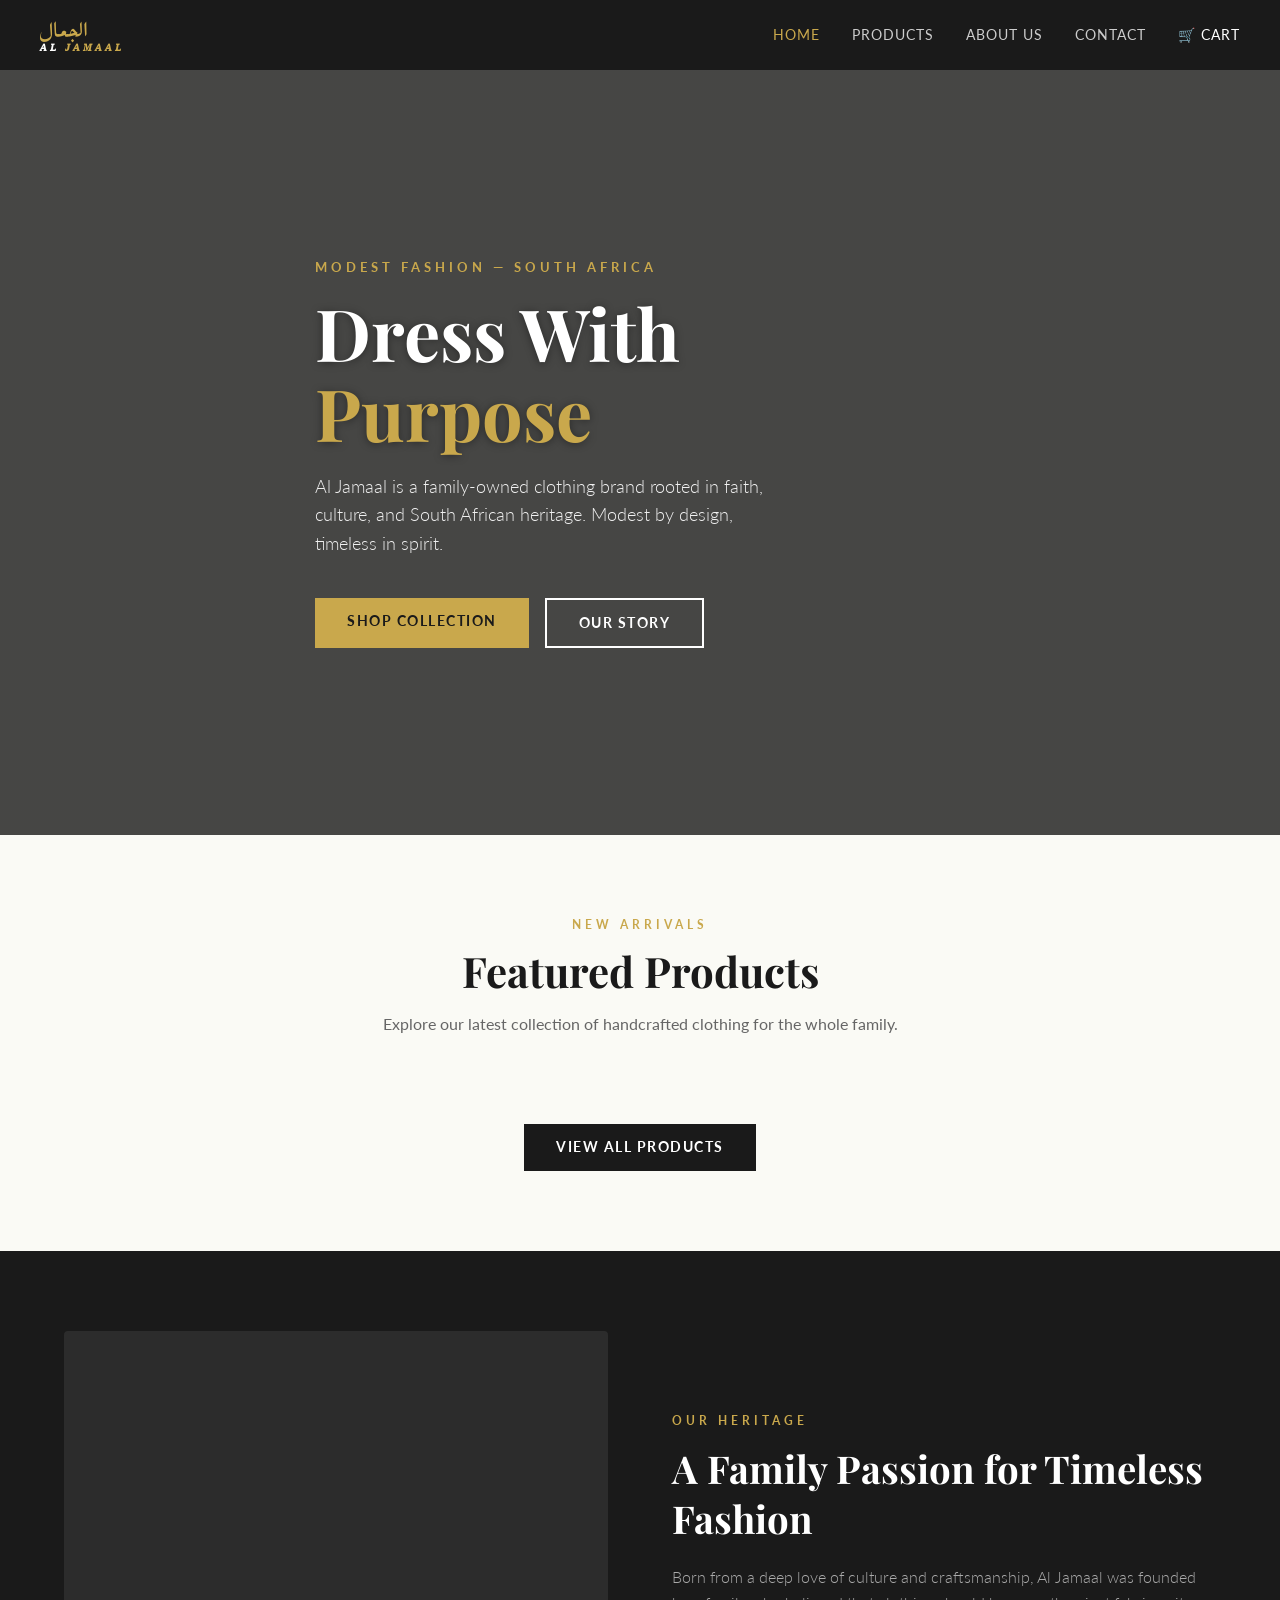
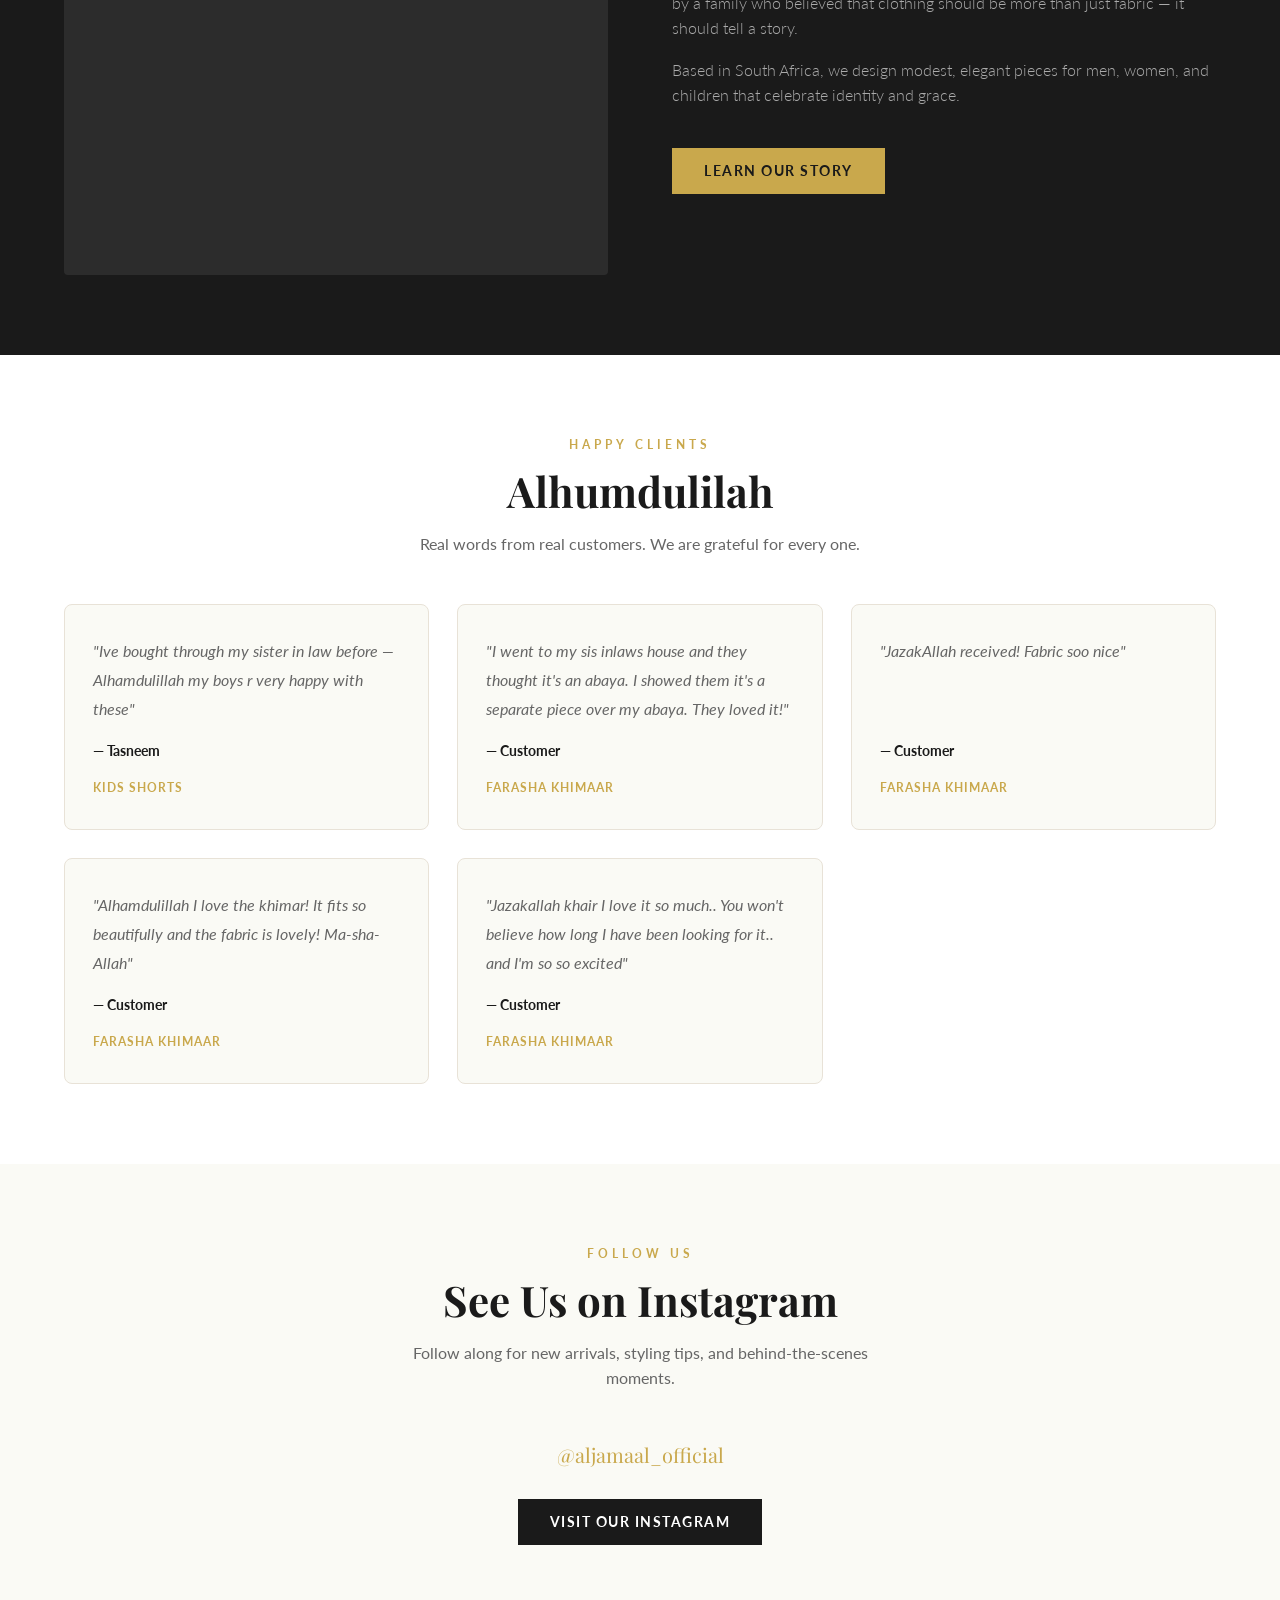
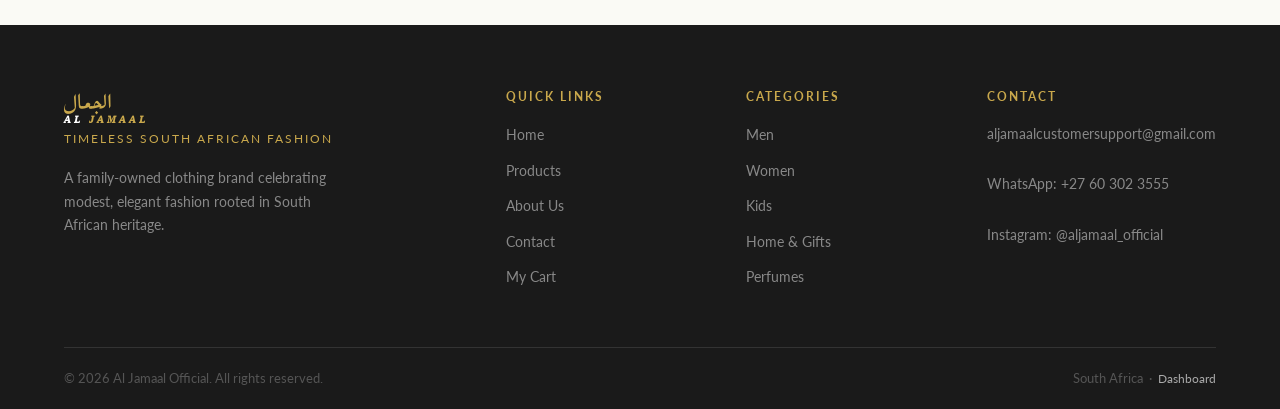
==== commit 801f3e5e: "Bug fixes: SA-only shipping notice, mobile cart label, touch init, copyright year, contact form limi" ====
--- a/index.html
+++ b/index.html
@@ -7,7 +7,13 @@
     (function() {
       var p = window.location.pathname;
       if (p.indexOf('maintenance.html') !== -1 || p.indexOf('dashboard.html') !== -1) return;
-      if (localStorage.getItem('aljamaal_admin_key')) return;
+      var adminKey = localStorage.getItem('aljamaal_admin_key');
+      if (adminKey) {
+        var expiry = localStorage.getItem('aljamaal_admin_expiry');
+        if (expiry && Date.now() < parseInt(expiry)) return;
+        localStorage.removeItem('aljamaal_admin_key');
+        localStorage.removeItem('aljamaal_admin_expiry');
+      }
       fetch('https://aljamaal-shipping.syedsarmiento.workers.dev/maintenance-status')
         .then(function(r) { return r.json(); })
         .then(function(d) { if (d.maintenance) window.location.replace('maintenance.html'); })
@@ -18,7 +24,7 @@
   <link rel="icon" type="image/png" href="images/BrandIcon.png">
   <title>Al Jamaal Official — Timeless South African Fashion</title>
   <meta name="description" content="Al Jamaal Official is a family-owned South African clothing brand offering elegant, modest fashion for men, women, and kids.">
-  <link rel="stylesheet" href="css/styles.css?v=16">
+  <link rel="stylesheet" href="css/styles.css?v=17">
   <!-- Google Analytics -->
   <script async src="https://www.googletagmanager.com/gtag/js?id=G-JHS1NC8DF3"></script>
   <script>
@@ -154,7 +160,6 @@
         <!-- Review 1 — Tasneem (has stars) -->
         <div class="review-card">
           <div class="review-body">
-            <div class="review-stars">&#9733;&#9733;&#9733;&#9733;&#9733;</div>
             <p class="review-text">"Ive bought through my sister in law before — Alhamdulillah my boys r very happy with these"</p>
             <p class="review-name">— Tasneem</p>
             <p class="review-product">Kids Shorts</p>
@@ -282,12 +287,9 @@
         var data = await res.json();
         if (!data || !data.length) return;
         products.splice(0, products.length, ...data);
-        var categories = ['Men', 'Women', 'Kids', 'Perfumes'];
-        var featuredOverrides = { 'Men': 2, 'Perfumes': 45 };
-        var featured = categories.map(function(cat) {
-          if (featuredOverrides[cat]) return products.find(function(p) { return p.id === featuredOverrides[cat]; });
-          return products.find(function(p) { return p.category === cat && p.badge !== 'Sold Out'; }) ||
-                 products.find(function(p) { return p.category === cat; });
+        var featuredIds = [1, 2, 6, 10]; // Original, Lightweight, Ladies Khareef, Toddlers Burnoose
+        var featured = featuredIds.map(function(id) {
+          return products.find(function(p) { return p.id === id; });
         }).filter(Boolean);
         renderProductGrid('featured-products', featured);
         initCardSliderTouch(document.getElementById('featured-products'));
--- a/css/styles.css
+++ b/css/styles.css
@@ -396,6 +396,19 @@
   text-transform: uppercase;
   padding: 4px 10px;
   z-index: 2;
+}
+
+.color-label {
+  position: absolute;
+  bottom: 24px;
+  left: 8px;
+  background: rgba(0,0,0,0.55);
+  color: #fff;
+  font-size: 13px;
+  padding: 5px 12px;
+  border-radius: 20px;
+  z-index: 2;
+  pointer-events: none;
 }
 
 .product-card-info {
@@ -1439,8 +1452,12 @@
 }
 
 @media (max-width: 480px) {
-  .products-grid { grid-template-columns: 1fr; }
+  .products-grid { grid-template-columns: 1fr 1fr; gap: 12px; }
   .hero h1 { font-size: 36px; }
+  .product-card-info { padding: 10px 12px; }
+  .product-card-info h3 { font-size: 13px; }
+  .product-card-info .price { font-size: 14px; margin-bottom: 10px; }
+  .product-card-info .category { font-size: 10px; margin-bottom: 6px; }
 }
 
 /* ============================================================
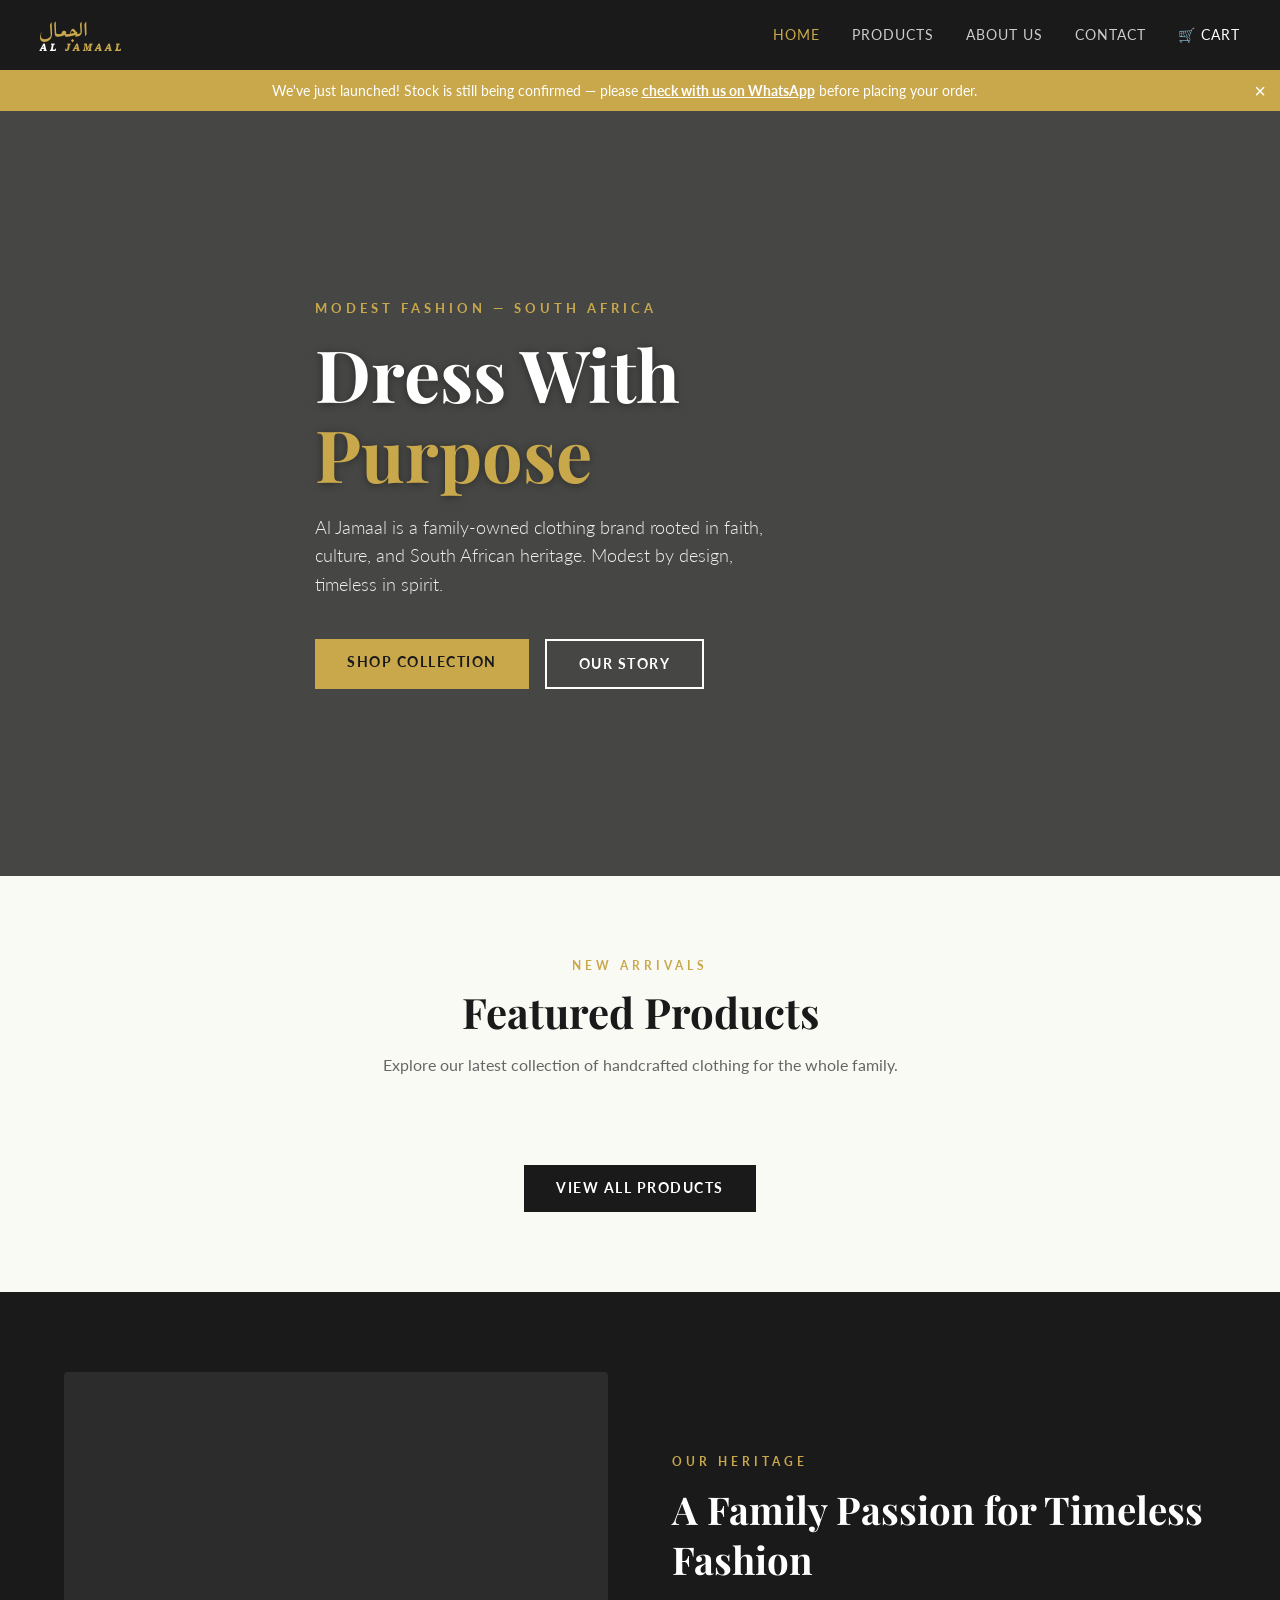
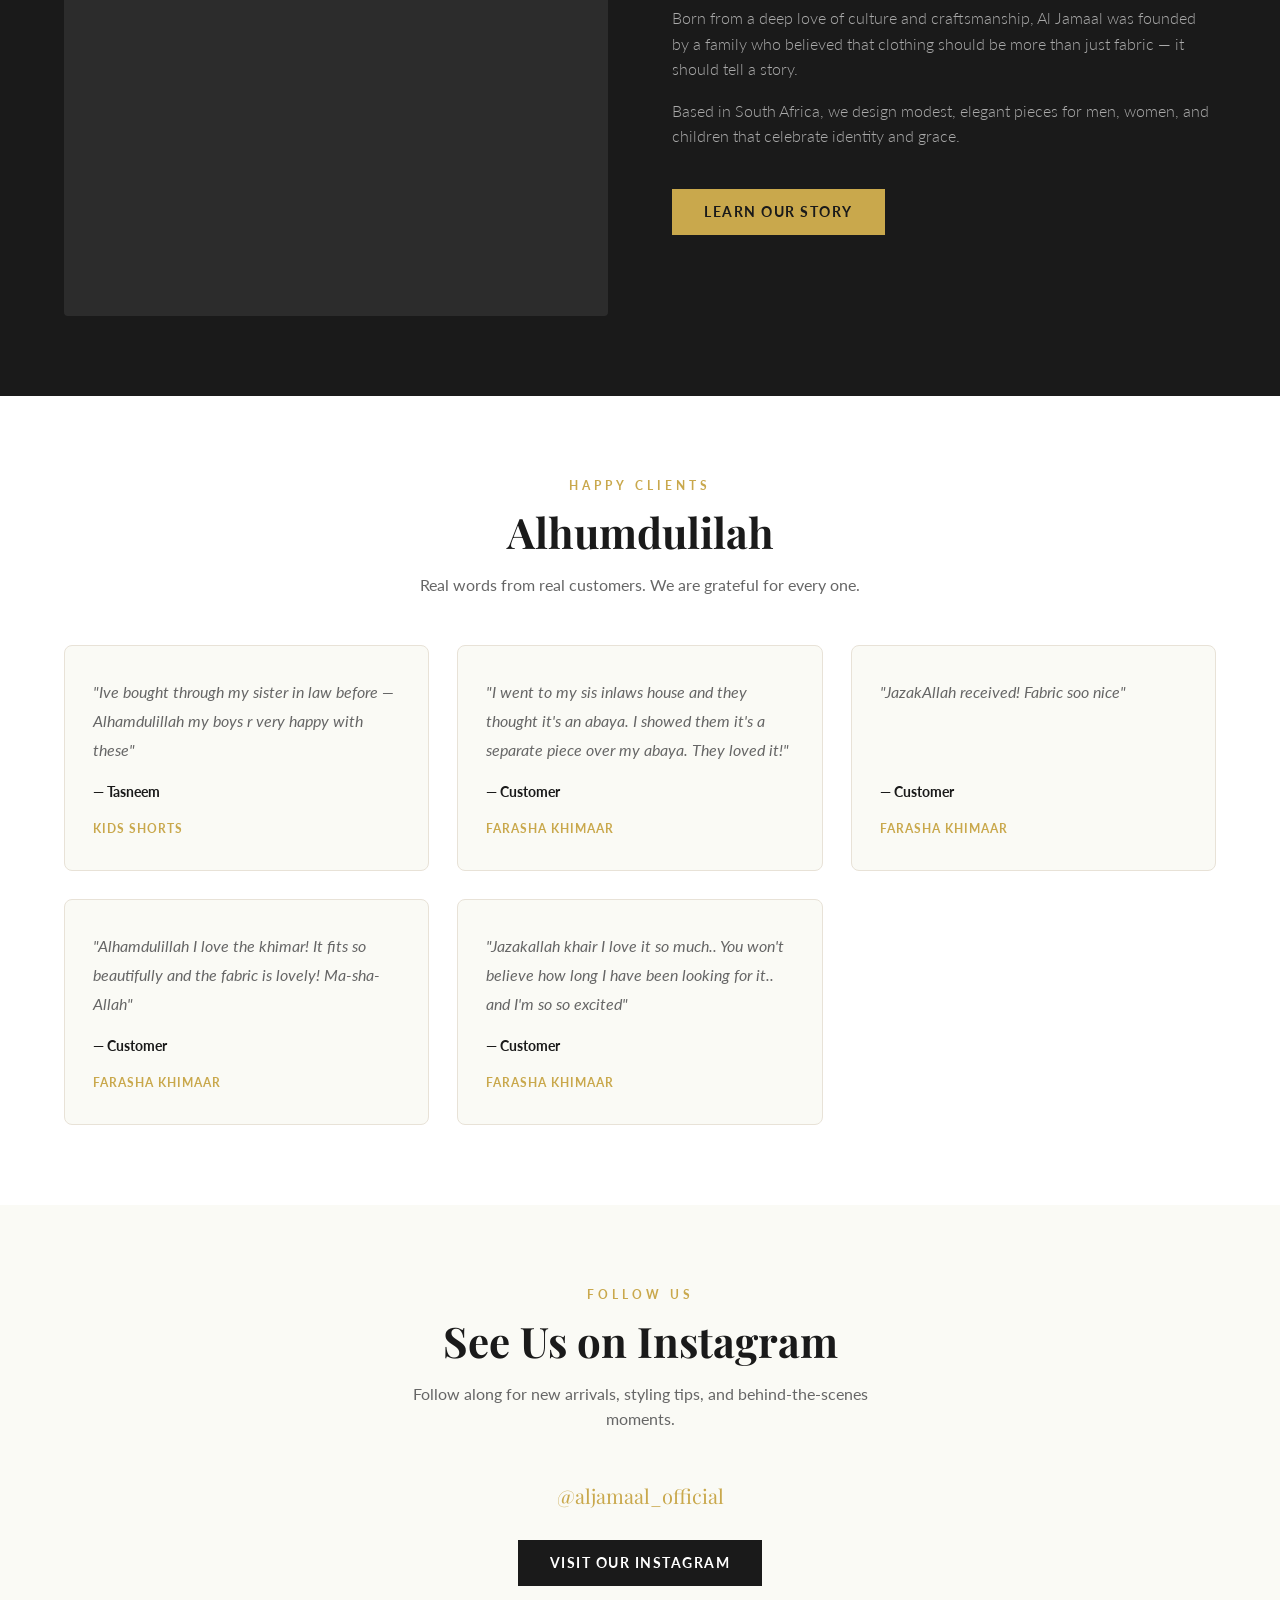
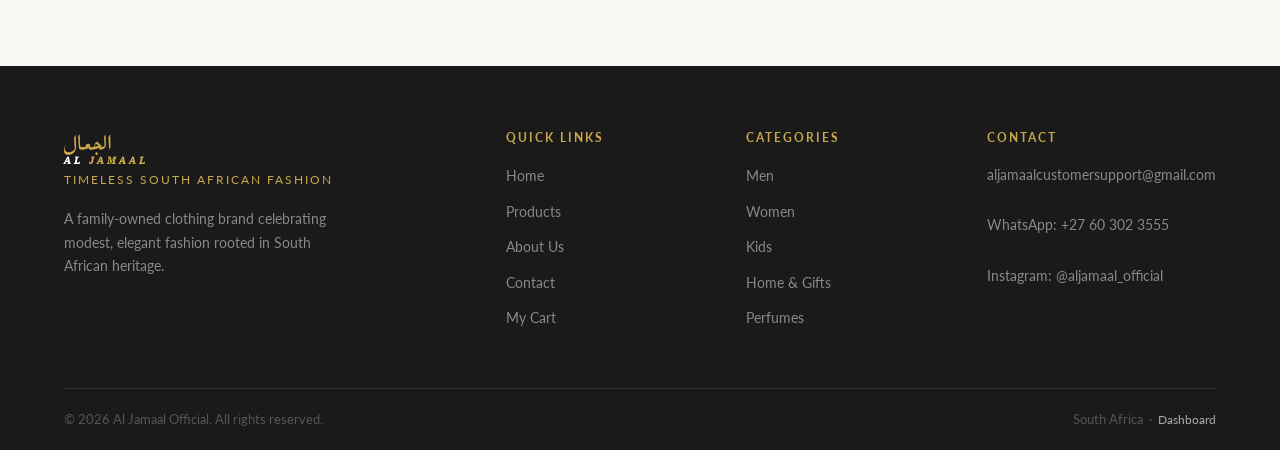
==== commit f22c4f58: "Add launch banner, size guides by category, developer credits, review auto-approve with IP spam dete" ====
--- a/index.html
+++ b/index.html
@@ -1,3 +1,4 @@
+<!-- Developed by Rehan Syed and Cristian Sarmiento with the assistance of Claude Code (claude.ai/code) by Anthropic -->
 <!DOCTYPE html>
 <html lang="en">
 
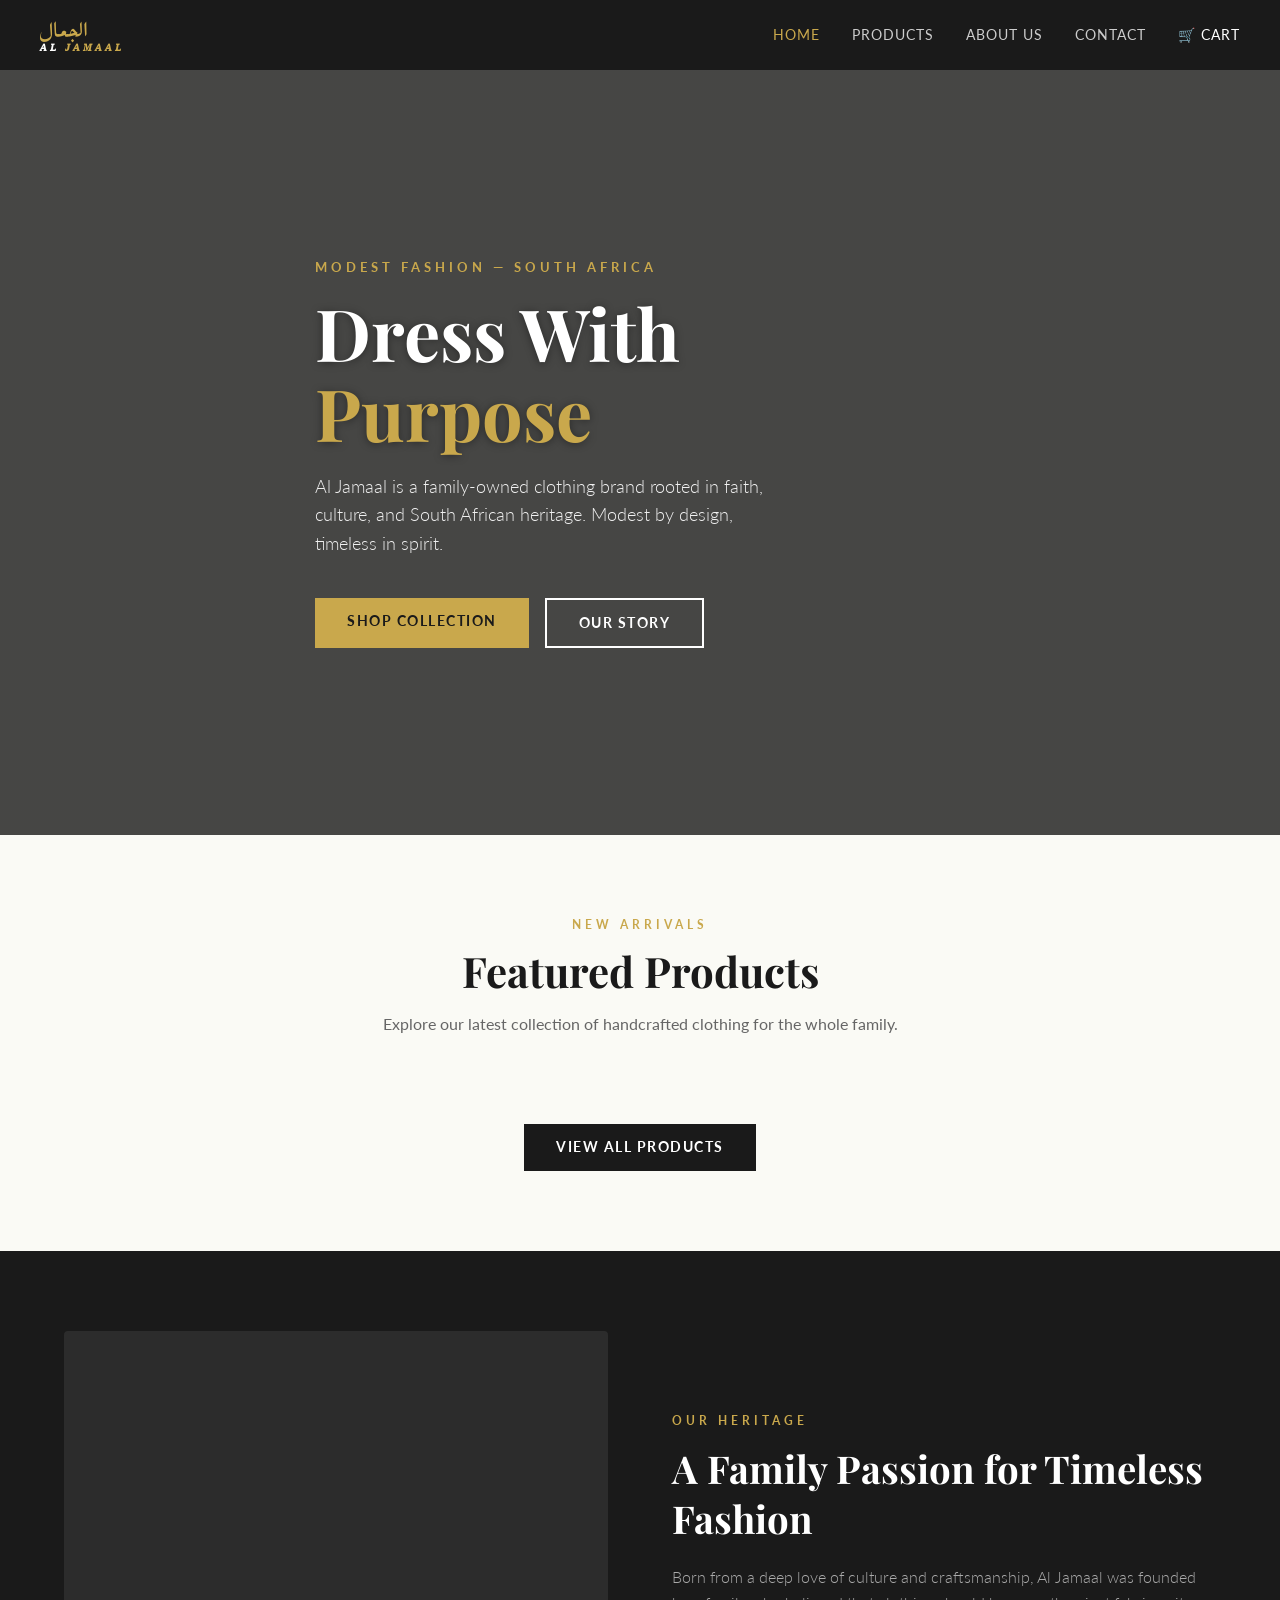
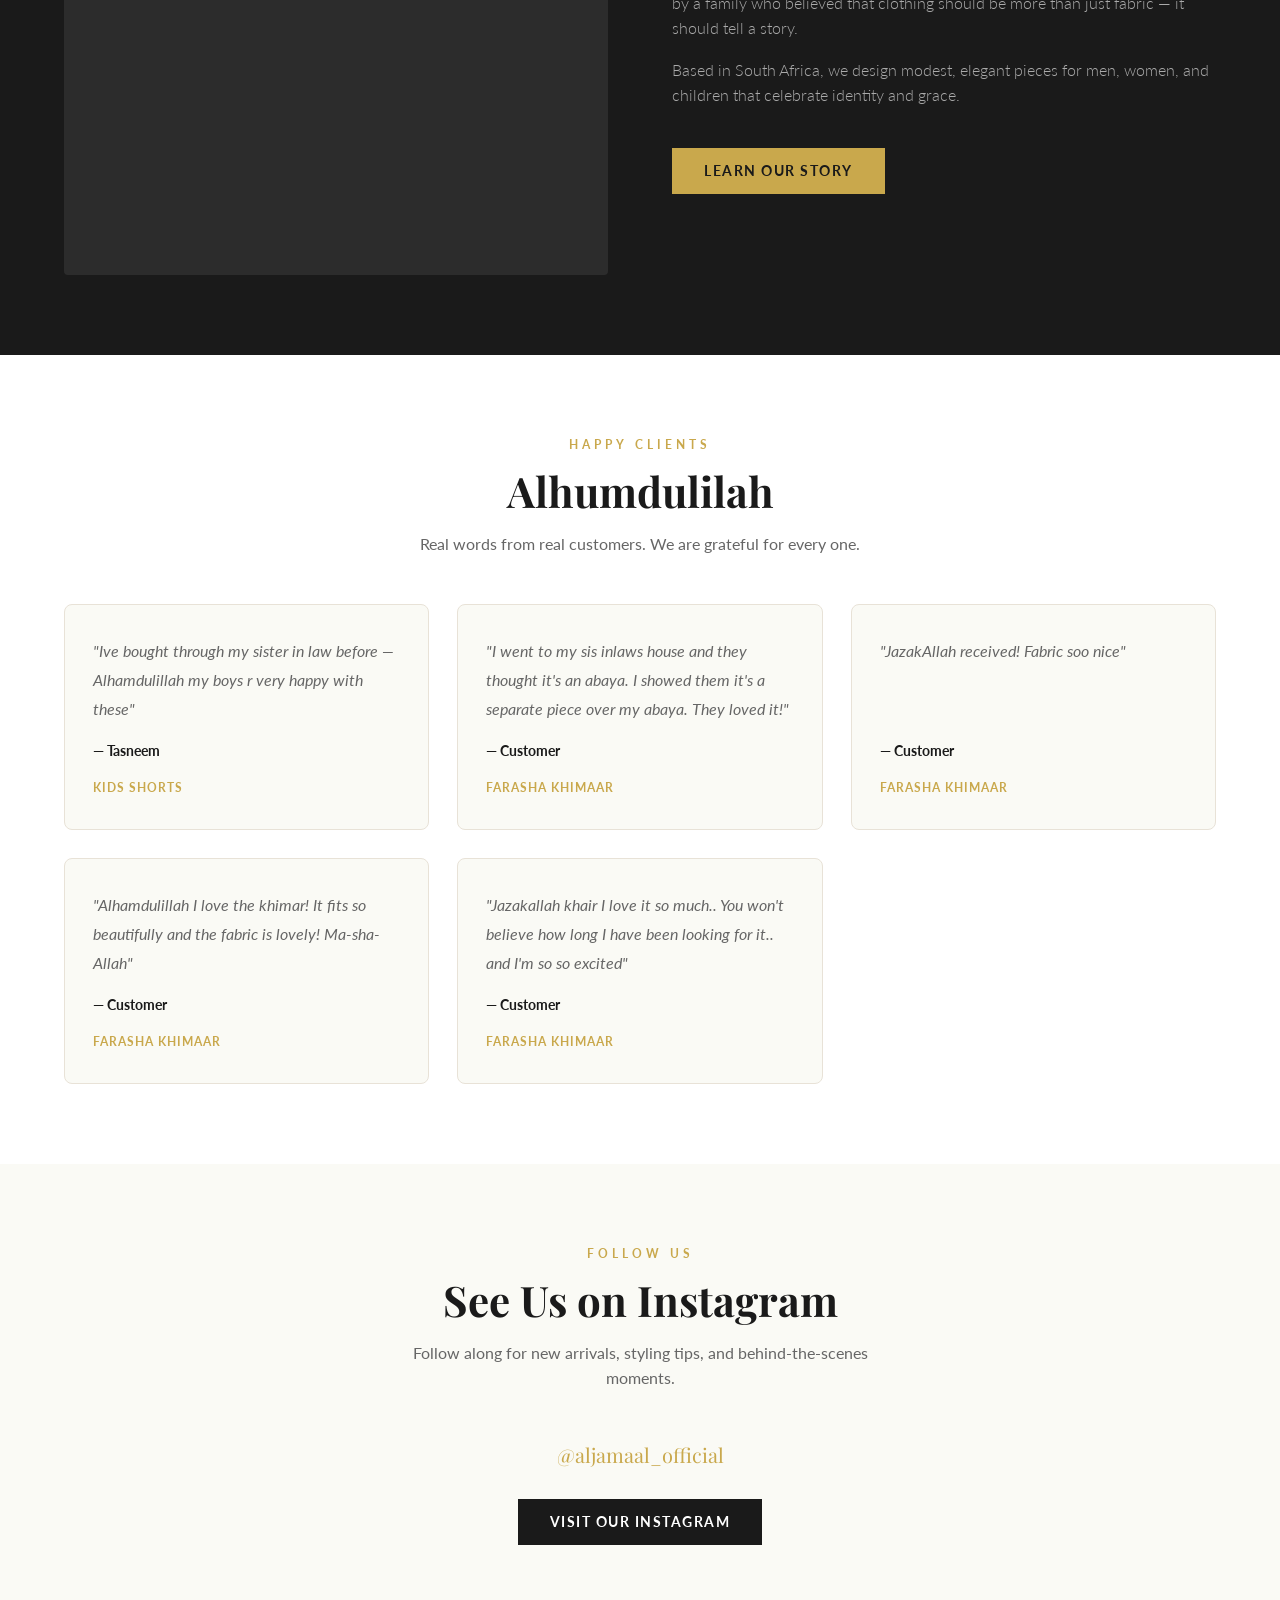
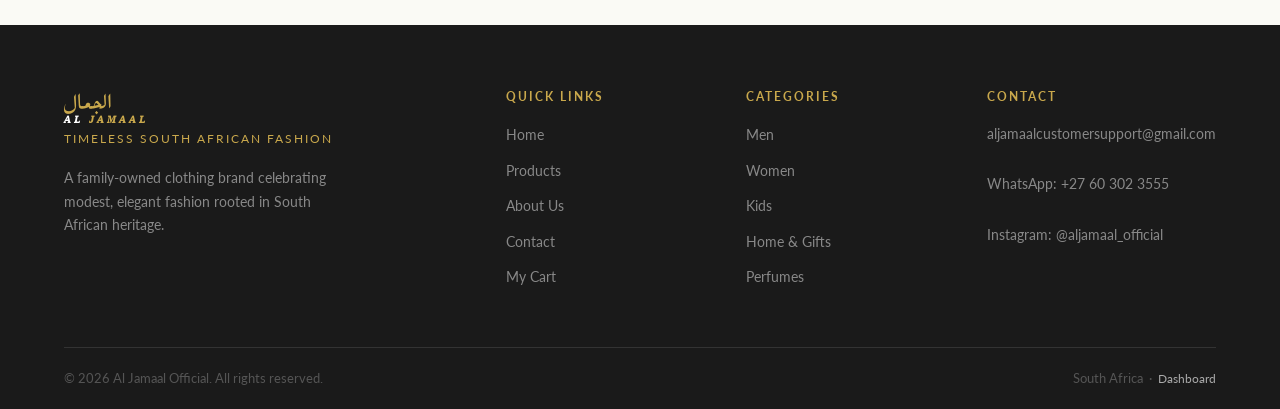
==== commit 34e7bd8f: "Bug fixes, security patches, and SA load fix - Fix XSS: escape product name/category/badge in produc" ====
--- a/index.html
+++ b/index.html
@@ -279,18 +279,22 @@
   </footer>
 
   <script>var products = [];</script>
-  <script src="js/script.js?v=3"></script>
+  <script src="js/script.js?v=4"></script>
   <script>
     (async function() {
       try {
-        var res = await fetch('https://aljamaal-shipping.syedsarmiento.workers.dev/get-products');
+        var controller = new AbortController();
+        var timeout = setTimeout(function() { controller.abort(); }, 7000);
+        var res = await fetch('https://aljamaal-shipping.syedsarmiento.workers.dev/get-products', { signal: controller.signal });
+        clearTimeout(timeout);
         if (!res.ok) return;
         var data = await res.json();
         if (!data || !data.length) return;
         products.splice(0, products.length, ...data);
-        var featuredIds = [1, 2, 6, 10]; // Original, Lightweight, Ladies Khareef, Toddlers Burnoose
-        var featured = featuredIds.map(function(id) {
-          return products.find(function(p) { return p.id === id; });
+        var categories = ['Men', 'Women', 'Kids', 'Home & Gifts', 'Perfumes'];
+        var featured = categories.map(function(cat) {
+          return products.find(function(p) { return p.category === cat && p.badge !== 'Sold Out'; }) ||
+                 products.find(function(p) { return p.category === cat; });
         }).filter(Boolean);
         renderProductGrid('featured-products', featured);
         initCardSliderTouch(document.getElementById('featured-products'));
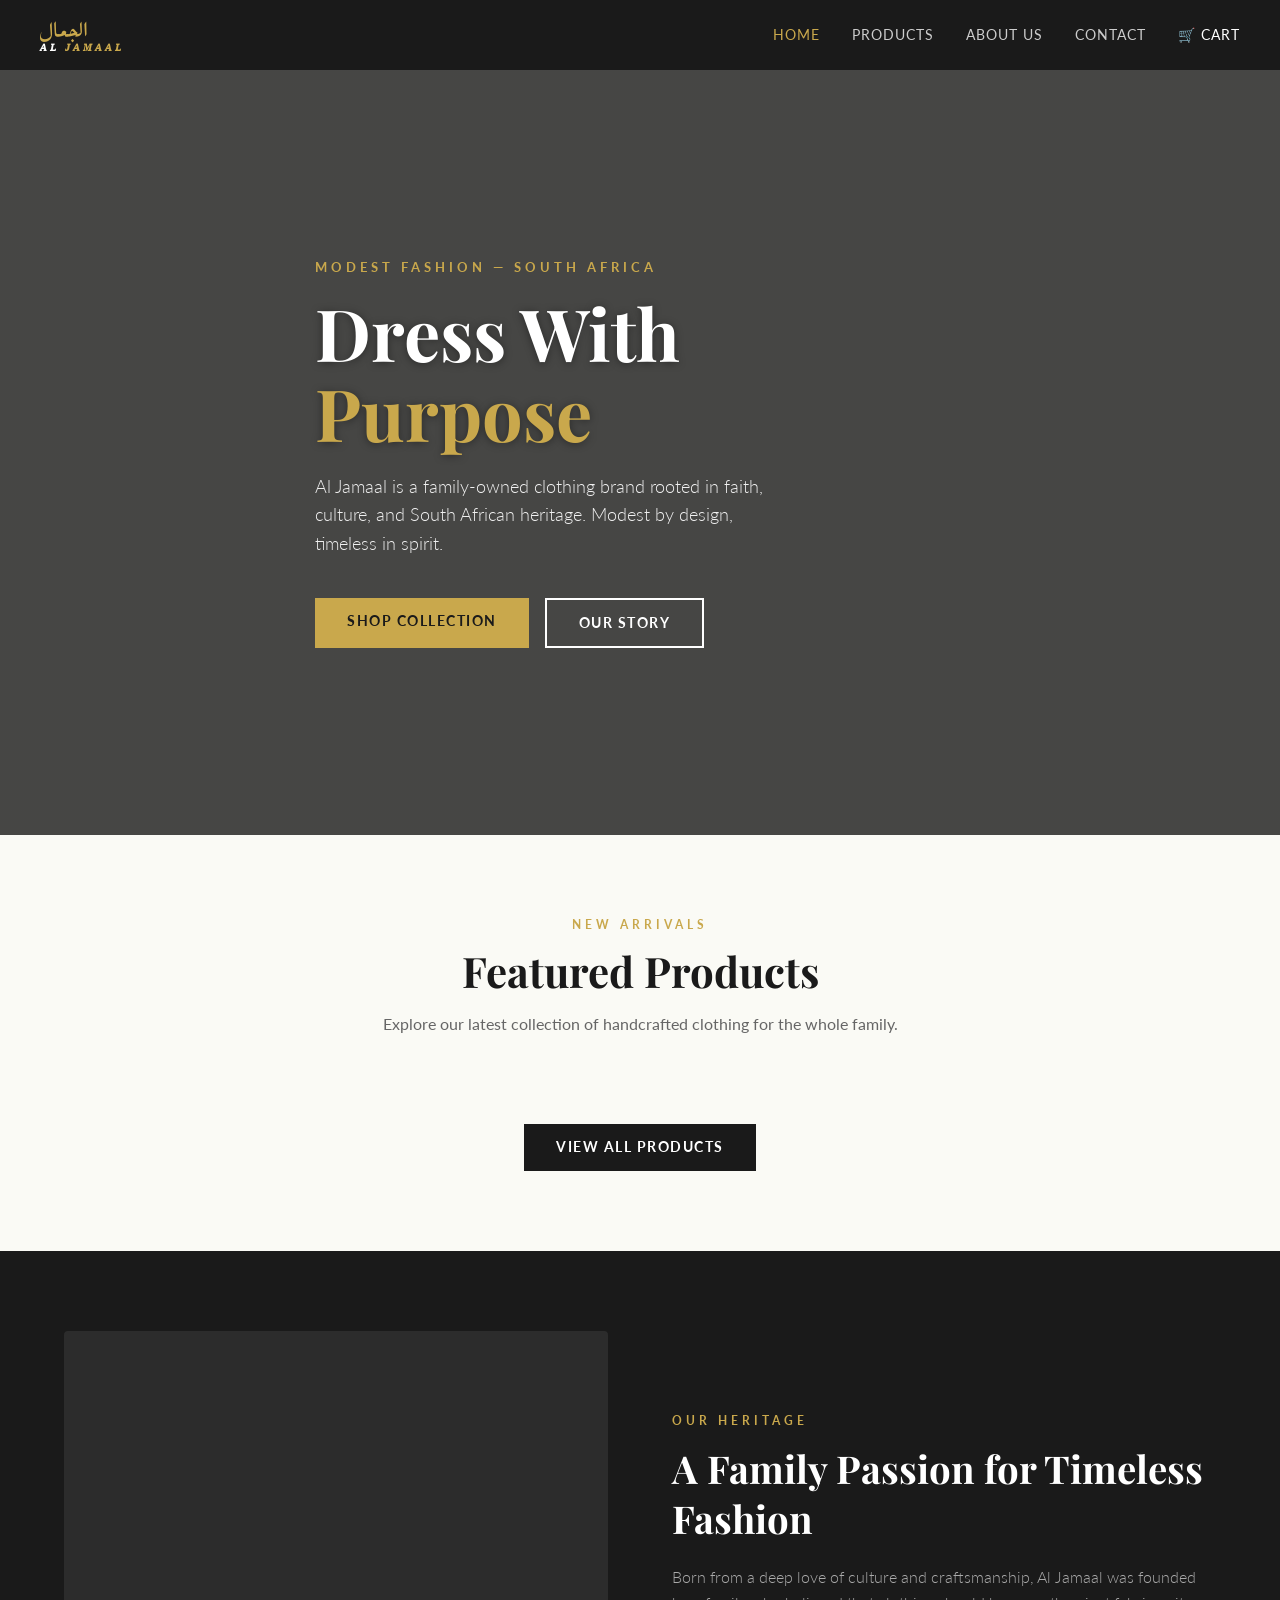
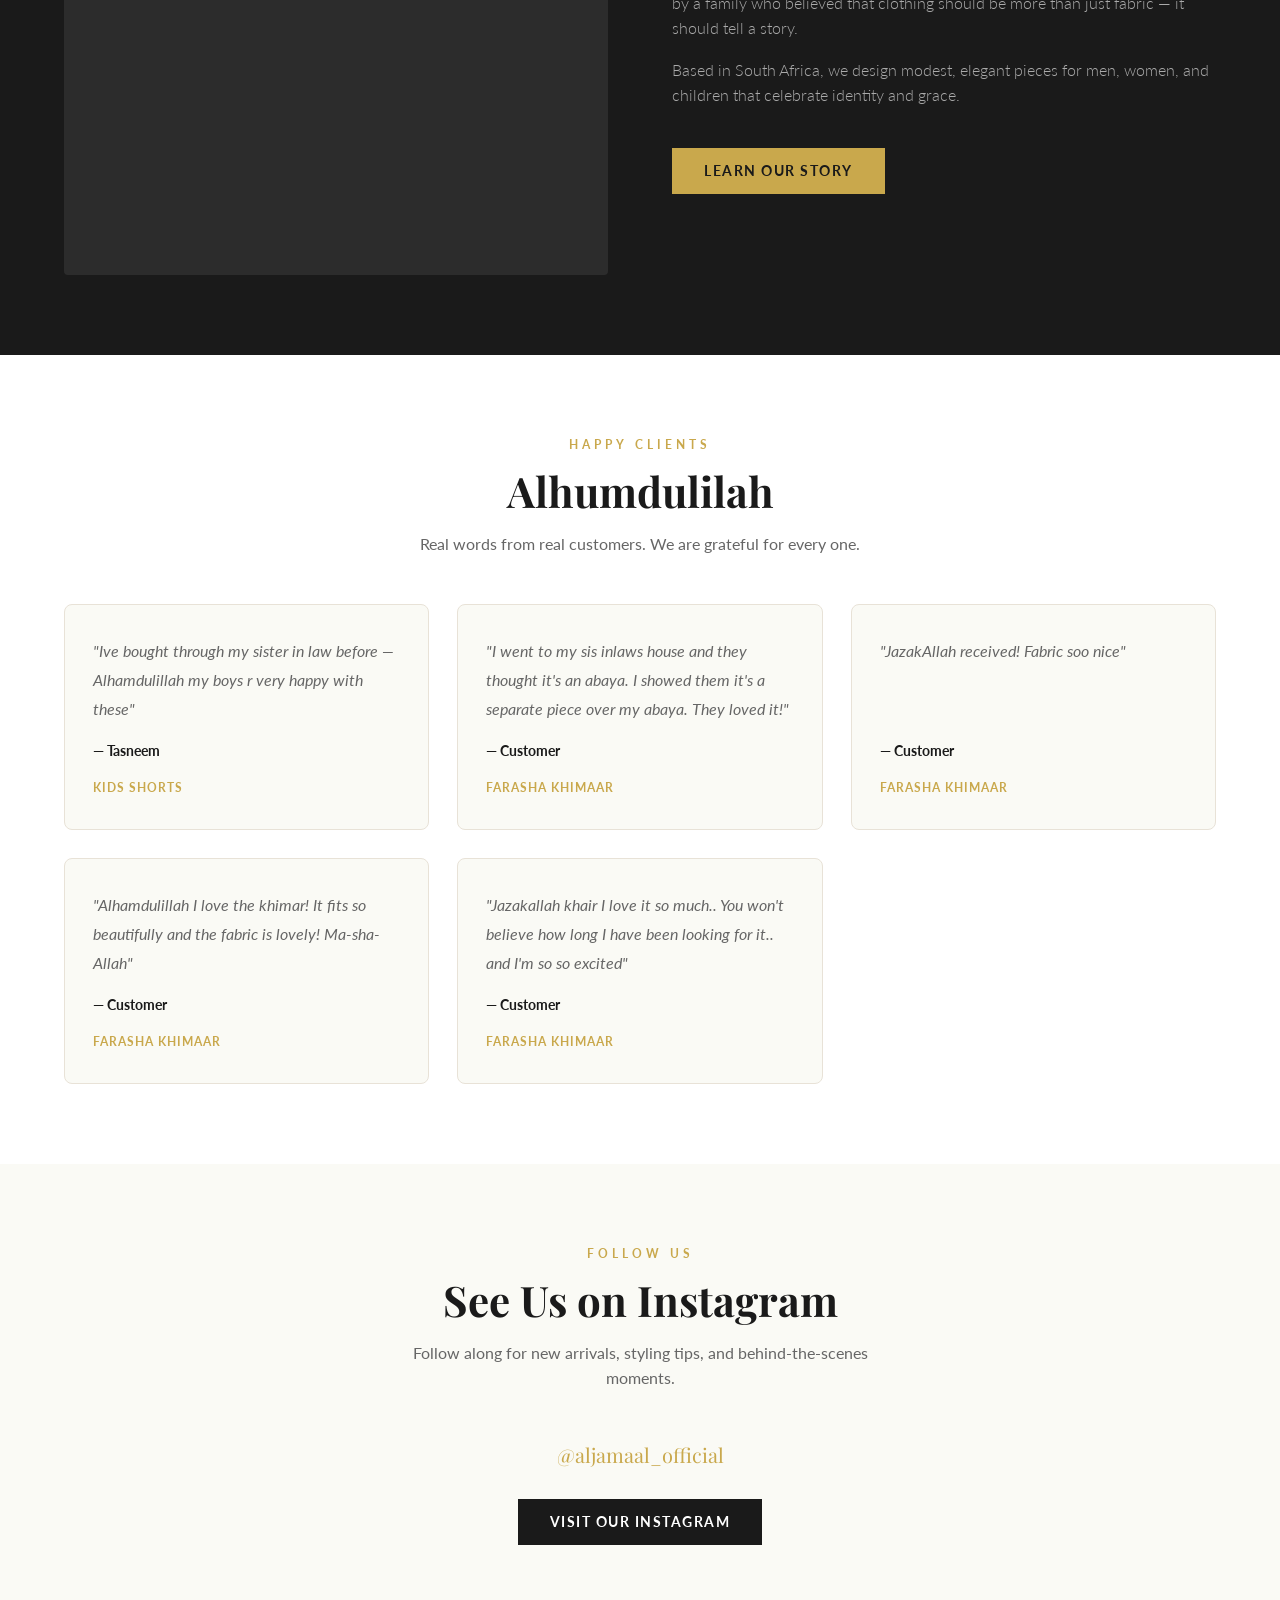
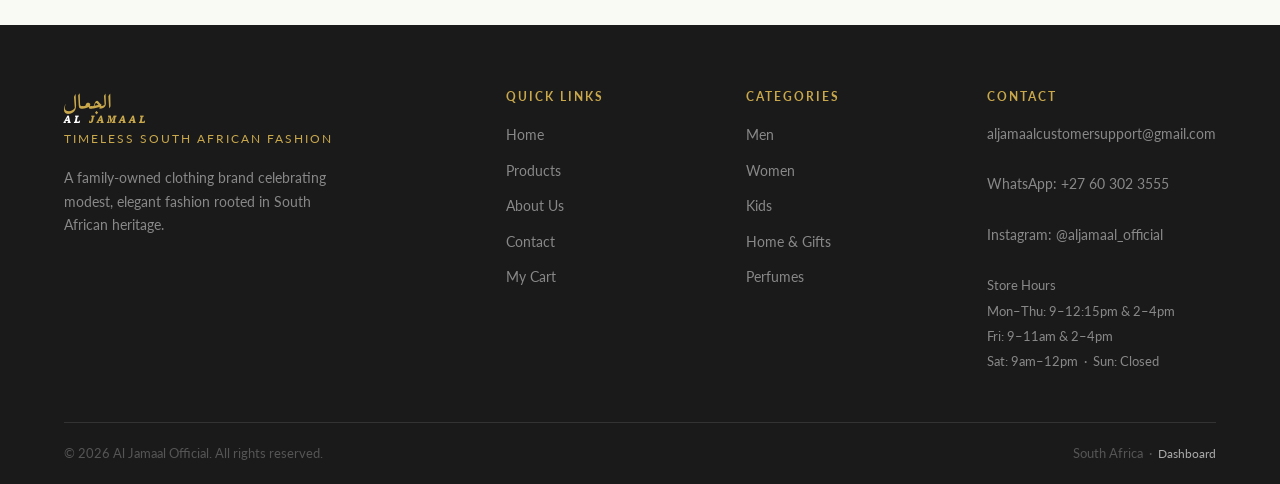
==== commit a0eaed1e: "Add store hours to footer and contact page Shows physical store opening hours in the footer on all p" ====
--- a/index.html
+++ b/index.html
@@ -265,7 +265,11 @@
           <address>
             <a href="mailto:aljamaalcustomersupport@gmail.com" style="color:#888;">aljamaalcustomersupport@gmail.com</a><br><br>
             <a href="https://wa.me/27603023555" style="color:#888;">WhatsApp: +27 60 302 3555</a><br><br>
-            <a href="https://www.instagram.com/aljamaal_official/" target="_blank" style="color:#888;">Instagram: @aljamaal_official</a>
+            <a href="https://www.instagram.com/aljamaal_official/" target="_blank" style="color:#888;">Instagram: @aljamaal_official</a><br><br>
+            <span style="color:#888;font-size:13px;">Store Hours<br>
+            Mon–Thu: 9–12:15pm &amp; 2–4pm<br>
+            Fri: 9–11am &amp; 2–4pm<br>
+            Sat: 9am–12pm &nbsp;·&nbsp; Sun: Closed</span>
           </address>
         </div>
 
@@ -280,25 +284,37 @@
 
   <script>var products = [];</script>
   <script src="js/script.js?v=4"></script>
+  <script src="js/products-data.js"></script>
   <script>
+    function renderFeatured(data, featuredIds) {
+      var ids = (featuredIds && featuredIds.length) ? featuredIds : [1, 2, 50, 10];
+      var featured = ids.map(function(id) {
+        return data.find(function(p) { return p.id === id; });
+      }).filter(Boolean);
+      renderProductGrid('featured-products', featured);
+      initCardSliderTouch(document.getElementById('featured-products'));
+    }
     (async function() {
       try {
         var controller = new AbortController();
-        var timeout = setTimeout(function() { controller.abort(); }, 7000);
-        var res = await fetch('https://aljamaal-shipping.syedsarmiento.workers.dev/get-products', { signal: controller.signal });
+        var timeout = setTimeout(function() { controller.abort(); }, 15000);
+        var results = await Promise.all([
+          fetch('https://aljamaal-shipping.syedsarmiento.workers.dev/get-products', { signal: controller.signal }),
+          fetch('https://aljamaal-shipping.syedsarmiento.workers.dev/get-featured').catch(function() { return null; })
+        ]);
         clearTimeout(timeout);
-        if (!res.ok) return;
-        var data = await res.json();
-        if (!data || !data.length) return;
+        if (!results[0].ok) throw new Error();
+        var data = await results[0].json();
+        var featuredIds = results[1] && results[1].ok ? await results[1].json() : null;
+        if (!data || !data.length) throw new Error();
         products.splice(0, products.length, ...data);
-        var categories = ['Men', 'Women', 'Kids', 'Home & Gifts', 'Perfumes'];
-        var featured = categories.map(function(cat) {
-          return products.find(function(p) { return p.category === cat && p.badge !== 'Sold Out'; }) ||
-                 products.find(function(p) { return p.category === cat; });
-        }).filter(Boolean);
-        renderProductGrid('featured-products', featured);
-        initCardSliderTouch(document.getElementById('featured-products'));
-      } catch(e) {}
+        renderFeatured(data, featuredIds);
+      } catch(e) {
+        if (window.productsData && window.productsData.length) {
+          products.splice(0, products.length, ...window.productsData);
+          renderFeatured(window.productsData, null);
+        }
+      }
     })();
   </script>
 
